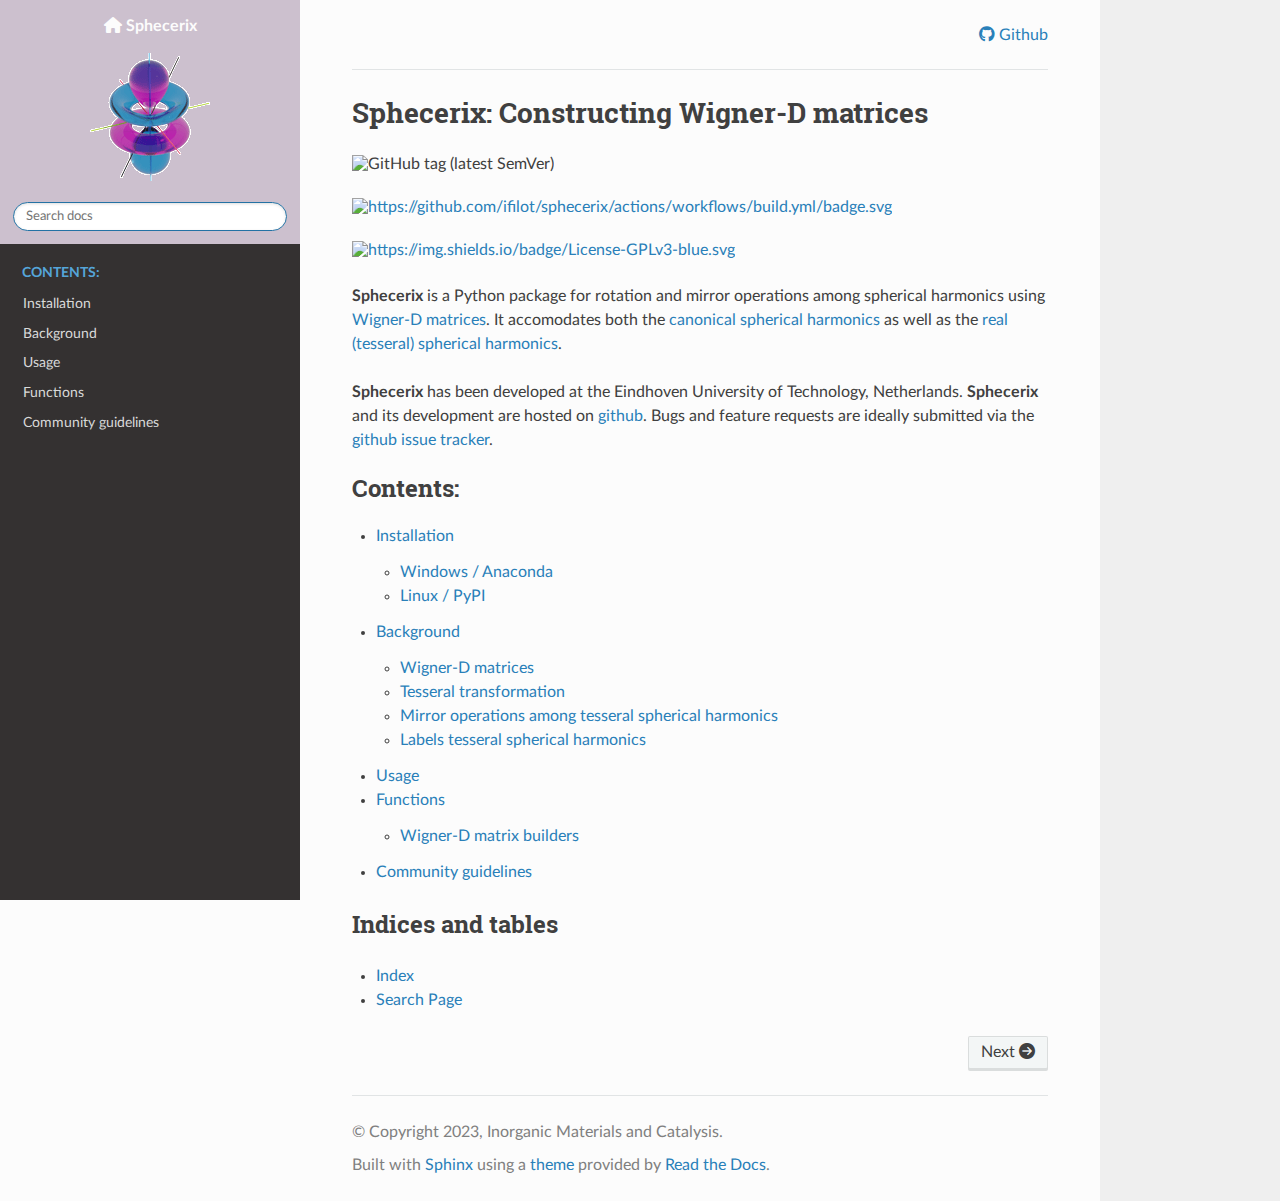
==== index.html @ 600dcadb "deploy: 5b804f7dcf1f5747849164ed6cbd471cdb2521e9" ====
<!DOCTYPE html>
<html class="writer-html5" lang="en" data-content_root="./">
<head>
  <meta charset="utf-8" /><meta name="viewport" content="width=device-width, initial-scale=1" />

  <meta name="viewport" content="width=device-width, initial-scale=1.0" />
  <title>Sphecerix: Constructing Wigner-D matrices &mdash; Sphecerix  documentation</title>
      <link rel="stylesheet" type="text/css" href="_static/pygments.css?v=b86133f3" />
      <link rel="stylesheet" type="text/css" href="_static/css/theme.css?v=e59714d7" />
      <link rel="stylesheet" type="text/css" href="_static/css/custom.css?v=986af424" />
      <link rel="stylesheet" type="text/css" href="https://cdnjs.cloudflare.com/ajax/libs/font-awesome/6.1.1/css/all.min.css" />

  
    <link rel="shortcut icon" href="_static/favicon.ico"/>
      <script src="_static/jquery.js?v=5d32c60e"></script>
      <script src="_static/_sphinx_javascript_frameworks_compat.js?v=2cd50e6c"></script>
      <script src="_static/documentation_options.js?v=5929fcd5"></script>
      <script src="_static/doctools.js?v=9bcbadda"></script>
      <script src="_static/sphinx_highlight.js?v=dc90522c"></script>
      <script async="async" src="https://cdn.jsdelivr.net/npm/mathjax@3/es5/tex-mml-chtml.js"></script>
    <script src="_static/js/theme.js"></script>
    <link rel="index" title="Index" href="genindex.html" />
    <link rel="search" title="Search" href="search.html" />
    <link rel="next" title="Installation" href="installation.html" /> 
</head>

<body class="wy-body-for-nav"> 
  <div class="wy-grid-for-nav">
    <nav data-toggle="wy-nav-shift" class="wy-nav-side">
      <div class="wy-side-scroll">
        <div class="wy-side-nav-search" >

          
          
          <a href="#" class="icon icon-home">
            Sphecerix
              <img src="_static/sphecerix_logo_128.png" class="logo" alt="Logo"/>
          </a>
<div role="search">
  <form id="rtd-search-form" class="wy-form" action="search.html" method="get">
    <input type="text" name="q" placeholder="Search docs" aria-label="Search docs" />
    <input type="hidden" name="check_keywords" value="yes" />
    <input type="hidden" name="area" value="default" />
  </form>
</div>
        </div><div class="wy-menu wy-menu-vertical" data-spy="affix" role="navigation" aria-label="Navigation menu">
              <p class="caption" role="heading"><span class="caption-text">Contents:</span></p>
<ul>
<li class="toctree-l1"><a class="reference internal" href="installation.html">Installation</a></li>
<li class="toctree-l1"><a class="reference internal" href="background.html">Background</a></li>
<li class="toctree-l1"><a class="reference internal" href="usage.html">Usage</a></li>
<li class="toctree-l1"><a class="reference internal" href="functions.html">Functions</a></li>
<li class="toctree-l1"><a class="reference internal" href="community_guidelines.html">Community guidelines</a></li>
</ul>

        </div>
      </div>
    </nav>

    <section data-toggle="wy-nav-shift" class="wy-nav-content-wrap"><nav class="wy-nav-top" aria-label="Mobile navigation menu" >
          <i data-toggle="wy-nav-top" class="fa fa-bars"></i>
          <a href="#">Sphecerix</a>
      </nav>

      <div class="wy-nav-content">
        <div class="rst-content">
          <div style="text-align: right;">
<a href="https://github.com/ifilot/sphecerix" target="_blank"><i class="fa-brands fa-github"></i> Github</a>
</div>
<hr>
          <div role="main" class="document" itemscope="itemscope" itemtype="http://schema.org/Article">
           <div itemprop="articleBody">
             
  <section id="sphecerix-constructing-wigner-d-matrices">
<h1>Sphecerix: Constructing Wigner-D matrices<a class="headerlink" href="#sphecerix-constructing-wigner-d-matrices" title="Link to this heading"></a></h1>
<img alt="GitHub tag (latest SemVer)" src="https://img.shields.io/github/v/tag/ifilot/sphecerix?label=version" />
<a class="reference external image-reference" href="https://github.com/ifilot/sphecerix/actions/workflows/build.yml"><img alt="https://github.com/ifilot/sphecerix/actions/workflows/build.yml/badge.svg" src="https://github.com/ifilot/sphecerix/actions/workflows/build.yml/badge.svg" />
</a>
<a class="reference external image-reference" href="https://www.gnu.org/licenses/gpl-3.0"><img alt="https://img.shields.io/badge/License-GPLv3-blue.svg" src="https://img.shields.io/badge/License-GPLv3-blue.svg" />
</a>
<p><strong class="program">Sphecerix</strong> is a Python package for rotation and mirror operations among
spherical harmonics using <a class="reference external" href="https://en.wikipedia.org/wiki/Wigner_D-matrix">Wigner-D matrices</a>.
It accomodates both the <a class="reference external" href="https://mathworld.wolfram.com/SphericalHarmonic.html">canonical spherical harmonics</a>
as well as the <a class="reference external" href="https://mathworld.wolfram.com/TesseralHarmonic.html">real (tesseral) spherical harmonics</a>.</p>
<p><strong class="program">Sphecerix</strong> has been developed at the Eindhoven University of Technology,
Netherlands. <strong class="program">Sphecerix</strong> and its development are hosted on <a class="reference external" href="https://github.com/ifilot/sphecerix">github</a>.  Bugs and feature
requests are ideally submitted via the <a class="reference external" href="https://github.com/ifilot/sphecerix/issues">github issue tracker</a>.</p>
<div class="toctree-wrapper compound">
<p class="caption" role="heading"><span class="caption-text">Contents:</span></p>
<ul>
<li class="toctree-l1"><a class="reference internal" href="installation.html">Installation</a><ul>
<li class="toctree-l2"><a class="reference internal" href="installation.html#windows-anaconda">Windows / Anaconda</a></li>
<li class="toctree-l2"><a class="reference internal" href="installation.html#linux-pypi">Linux / PyPI</a></li>
</ul>
</li>
<li class="toctree-l1"><a class="reference internal" href="background.html">Background</a><ul>
<li class="toctree-l2"><a class="reference internal" href="background.html#wigner-d-matrices">Wigner-D matrices</a></li>
<li class="toctree-l2"><a class="reference internal" href="background.html#tesseral-transformation">Tesseral transformation</a></li>
<li class="toctree-l2"><a class="reference internal" href="background.html#mirror-operations-among-tesseral-spherical-harmonics">Mirror operations among tesseral spherical harmonics</a></li>
<li class="toctree-l2"><a class="reference internal" href="background.html#labels-tesseral-spherical-harmonics">Labels tesseral spherical harmonics</a></li>
</ul>
</li>
<li class="toctree-l1"><a class="reference internal" href="usage.html">Usage</a></li>
<li class="toctree-l1"><a class="reference internal" href="functions.html">Functions</a><ul>
<li class="toctree-l2"><a class="reference internal" href="wignerd.html">Wigner-D matrix builders</a></li>
</ul>
</li>
<li class="toctree-l1"><a class="reference internal" href="community_guidelines.html">Community guidelines</a></li>
</ul>
</div>
<section id="indices-and-tables">
<h2>Indices and tables<a class="headerlink" href="#indices-and-tables" title="Link to this heading"></a></h2>
<ul class="simple">
<li><p><a class="reference internal" href="genindex.html"><span class="std std-ref">Index</span></a></p></li>
<li><p><a class="reference internal" href="search.html"><span class="std std-ref">Search Page</span></a></p></li>
</ul>
</section>
</section>


           </div>
          </div>
          <footer><div class="rst-footer-buttons" role="navigation" aria-label="Footer">
        <a href="installation.html" class="btn btn-neutral float-right" title="Installation" accesskey="n" rel="next">Next <span class="fa fa-arrow-circle-right" aria-hidden="true"></span></a>
    </div>

  <hr/>

  <div role="contentinfo">
    <p>&#169; Copyright 2023, Inorganic Materials and Catalysis.</p>
  </div>

  Built with <a href="https://www.sphinx-doc.org/">Sphinx</a> using a
    <a href="https://github.com/readthedocs/sphinx_rtd_theme">theme</a>
    provided by <a href="https://readthedocs.org">Read the Docs</a>.
   

</footer>
        </div>
      </div>
    </section>
  </div>
  <script>
      jQuery(function () {
          SphinxRtdTheme.Navigation.enable(true);
      });
  </script> 

</body>
</html>
---- _static/pygments.css ----
pre { line-height: 125%; }
td.linenos .normal { color: inherit; background-color: transparent; padding-left: 5px; padding-right: 5px; }
span.linenos { color: inherit; background-color: transparent; padding-left: 5px; padding-right: 5px; }
td.linenos .special { color: #000000; background-color: #ffffc0; padding-left: 5px; padding-right: 5px; }
span.linenos.special { color: #000000; background-color: #ffffc0; padding-left: 5px; padding-right: 5px; }
.highlight .hll { background-color: #ffffcc }
.highlight { background: #f8f8f8; }
.highlight .c { color: #3D7B7B; font-style: italic } /* Comment */
.highlight .err { border: 1px solid #F00 } /* Error */
.highlight .k { color: #008000; font-weight: bold } /* Keyword */
.highlight .o { color: #666 } /* Operator */
.highlight .ch { color: #3D7B7B; font-style: italic } /* Comment.Hashbang */
.highlight .cm { color: #3D7B7B; font-style: italic } /* Comment.Multiline */
.highlight .cp { color: #9C6500 } /* Comment.Preproc */
.highlight .cpf { color: #3D7B7B; font-style: italic } /* Comment.PreprocFile */
.highlight .c1 { color: #3D7B7B; font-style: italic } /* Comment.Single */
.highlight .cs { color: #3D7B7B; font-style: italic } /* Comment.Special */
.highlight .gd { color: #A00000 } /* Generic.Deleted */
.highlight .ge { font-style: italic } /* Generic.Emph */
.highlight .ges { font-weight: bold; font-style: italic } /* Generic.EmphStrong */
.highlight .gr { color: #E40000 } /* Generic.Error */
.highlight .gh { color: #000080; font-weight: bold } /* Generic.Heading */
.highlight .gi { color: #008400 } /* Generic.Inserted */
.highlight .go { color: #717171 } /* Generic.Output */
.highlight .gp { color: #000080; font-weight: bold } /* Generic.Prompt */
.highlight .gs { font-weight: bold } /* Generic.Strong */
.highlight .gu { color: #800080; font-weight: bold } /* Generic.Subheading */
.highlight .gt { color: #04D } /* Generic.Traceback */
.highlight .kc { color: #008000; font-weight: bold } /* Keyword.Constant */
.highlight .kd { color: #008000; font-weight: bold } /* Keyword.Declaration */
.highlight .kn { color: #008000; font-weight: bold } /* Keyword.Namespace */
.highlight .kp { color: #008000 } /* Keyword.Pseudo */
.highlight .kr { color: #008000; font-weight: bold } /* Keyword.Reserved */
.highlight .kt { color: #B00040 } /* Keyword.Type */
.highlight .m { color: #666 } /* Literal.Number */
.highlight .s { color: #BA2121 } /* Literal.String */
.highlight .na { color: #687822 } /* Name.Attribute */
.highlight .nb { color: #008000 } /* Name.Builtin */
.highlight .nc { color: #00F; font-weight: bold } /* Name.Class */
.highlight .no { color: #800 } /* Name.Constant */
.highlight .nd { color: #A2F } /* Name.Decorator */
.highlight .ni { color: #717171; font-weight: bold } /* Name.Entity */
.highlight .ne { color: #CB3F38; font-weight: bold } /* Name.Exception */
.highlight .nf { color: #00F } /* Name.Function */
.highlight .nl { color: #767600 } /* Name.Label */
.highlight .nn { color: #00F; font-weight: bold } /* Name.Namespace */
.highlight .nt { color: #008000; font-weight: bold } /* Name.Tag */
.highlight .nv { color: #19177C } /* Name.Variable */
.highlight .ow { color: #A2F; font-weight: bold } /* Operator.Word */
.highlight .w { color: #BBB } /* Text.Whitespace */
.highlight .mb { color: #666 } /* Literal.Number.Bin */
.highlight .mf { color: #666 } /* Literal.Number.Float */
.highlight .mh { color: #666 } /* Literal.Number.Hex */
.highlight .mi { color: #666 } /* Literal.Number.Integer */
.highlight .mo { color: #666 } /* Literal.Number.Oct */
.highlight .sa { color: #BA2121 } /* Literal.String.Affix */
.highlight .sb { color: #BA2121 } /* Literal.String.Backtick */
.highlight .sc { color: #BA2121 } /* Literal.String.Char */
.highlight .dl { color: #BA2121 } /* Literal.String.Delimiter */
.highlight .sd { color: #BA2121; font-style: italic } /* Literal.String.Doc */
.highlight .s2 { color: #BA2121 } /* Literal.String.Double */
.highlight .se { color: #AA5D1F; font-weight: bold } /* Literal.String.Escape */
.highlight .sh { color: #BA2121 } /* Literal.String.Heredoc */
.highlight .si { color: #A45A77; font-weight: bold } /* Literal.String.Interpol */
.highlight .sx { color: #008000 } /* Literal.String.Other */
.highlight .sr { color: #A45A77 } /* Literal.String.Regex */
.highlight .s1 { color: #BA2121 } /* Literal.String.Single */
.highlight .ss { color: #19177C } /* Literal.String.Symbol */
.highlight .bp { color: #008000 } /* Name.Builtin.Pseudo */
.highlight .fm { color: #00F } /* Name.Function.Magic */
.highlight .vc { color: #19177C } /* Name.Variable.Class */
.highlight .vg { color: #19177C } /* Name.Variable.Global */
.highlight .vi { color: #19177C } /* Name.Variable.Instance */
.highlight .vm { color: #19177C } /* Name.Variable.Magic */
.highlight .il { color: #666 } /* Literal.Number.Integer.Long */
---- _static/css/theme.css ----
html{box-sizing:border-box}*,:after,:before{box-sizing:inherit}article,aside,details,figcaption,figure,footer,header,hgroup,nav,section{display:block}audio,canvas,video{display:inline-block;*display:inline;*zoom:1}[hidden],audio:not([controls]){display:none}*{-webkit-box-sizing:border-box;-moz-box-sizing:border-box;box-sizing:border-box}html{font-size:100%;-webkit-text-size-adjust:100%;-ms-text-size-adjust:100%}body{margin:0}a:active,a:hover{outline:0}abbr[title]{border-bottom:1px dotted}b,strong{font-weight:700}blockquote{margin:0}dfn{font-style:italic}ins{background:#ff9;text-decoration:none}ins,mark{color:#000}mark{background:#ff0;font-style:italic;font-weight:700}.rst-content code,.rst-content tt,code,kbd,pre,samp{font-family:monospace,serif;_font-family:courier new,monospace;font-size:1em}pre{white-space:pre}q{quotes:none}q:after,q:before{content:"";content:none}small{font-size:85%}sub,sup{font-size:75%;line-height:0;position:relative;vertical-align:baseline}sup{top:-.5em}sub{bottom:-.25em}dl,ol,ul{margin:0;padding:0;list-style:none;list-style-image:none}li{list-style:none}dd{margin:0}img{border:0;-ms-interpolation-mode:bicubic;vertical-align:middle;max-width:100%}svg:not(:root){overflow:hidden}figure,form{margin:0}label{cursor:pointer}button,input,select,textarea{font-size:100%;margin:0;vertical-align:baseline;*vertical-align:middle}button,input{line-height:normal}button,input[type=button],input[type=reset],input[type=submit]{cursor:pointer;-webkit-appearance:button;*overflow:visible}button[disabled],input[disabled]{cursor:default}input[type=search]{-webkit-appearance:textfield;-moz-box-sizing:content-box;-webkit-box-sizing:content-box;box-sizing:content-box}textarea{resize:vertical}table{border-collapse:collapse;border-spacing:0}td{vertical-align:top}.chromeframe{margin:.2em 0;background:#ccc;color:#000;padding:.2em 0}.ir{display:block;border:0;text-indent:-999em;overflow:hidden;background-color:transparent;background-repeat:no-repeat;text-align:left;direction:ltr;*line-height:0}.ir br{display:none}.hidden{display:none!important;visibility:hidden}.visuallyhidden{border:0;clip:rect(0 0 0 0);height:1px;margin:-1px;overflow:hidden;padding:0;position:absolute;width:1px}.visuallyhidden.focusable:active,.visuallyhidden.focusable:focus{clip:auto;height:auto;margin:0;overflow:visible;position:static;width:auto}.invisible{visibility:hidden}.relative{position:relative}big,small{font-size:100%}@media print{body,html,section{background:none!important}*{box-shadow:none!important;text-shadow:none!important;filter:none!important;-ms-filter:none!important}a,a:visited{text-decoration:underline}.ir a:after,a[href^="#"]:after,a[href^="javascript:"]:after{content:""}blockquote,pre{page-break-inside:avoid}thead{display:table-header-group}img,tr{page-break-inside:avoid}img{max-width:100%!important}@page{margin:.5cm}.rst-content .toctree-wrapper>p.caption,h2,h3,p{orphans:3;widows:3}.rst-content .toctree-wrapper>p.caption,h2,h3{page-break-after:avoid}}.btn,.fa:before,.icon:before,.rst-content .admonition,.rst-content .admonition-title:before,.rst-content .admonition-todo,.rst-content .attention,.rst-content .caution,.rst-content .code-block-caption .headerlink:before,.rst-content .danger,.rst-content .eqno .headerlink:before,.rst-content .error,.rst-content .hint,.rst-content .important,.rst-content .note,.rst-content .seealso,.rst-content .tip,.rst-content .warning,.rst-content code.download span:first-child:before,.rst-content dl dt .headerlink:before,.rst-content h1 .headerlink:before,.rst-content h2 .headerlink:before,.rst-content h3 .headerlink:before,.rst-content h4 .headerlink:before,.rst-content h5 .headerlink:before,.rst-content h6 .headerlink:before,.rst-content p.caption .headerlink:before,.rst-content p .headerlink:before,.rst-content table>caption .headerlink:before,.rst-content tt.download span:first-child:before,.wy-alert,.wy-dropdown .caret:before,.wy-inline-validate.wy-inline-validate-danger .wy-input-context:before,.wy-inline-validate.wy-inline-validate-info .wy-input-context:before,.wy-inline-validate.wy-inline-validate-success .wy-input-context:before,.wy-inline-validate.wy-inline-validate-warning .wy-input-context:before,.wy-menu-vertical li.current>a button.toctree-expand:before,.wy-menu-vertical li.on a button.toctree-expand:before,.wy-menu-vertical li button.toctree-expand:before,input[type=color],input[type=date],input[type=datetime-local],input[type=datetime],input[type=email],input[type=month],input[type=number],input[type=password],input[type=search],input[type=tel],input[type=text],input[type=time],input[type=url],input[type=week],select,textarea{-webkit-font-smoothing:antialiased}.clearfix{*zoom:1}.clearfix:after,.clearfix:before{display:table;content:""}.clearfix:after{clear:both}/*!
 *  Font Awesome 4.7.0 by @davegandy - http://fontawesome.io - @fontawesome
 *  License - http://fontawesome.io/license (Font: SIL OFL 1.1, CSS: MIT License)
 */@font-face{font-family:FontAwesome;src:url(fonts/fontawesome-webfont.eot?674f50d287a8c48dc19ba404d20fe713);src:url(fonts/fontawesome-webfont.eot?674f50d287a8c48dc19ba404d20fe713?#iefix&v=4.7.0) format("embedded-opentype"),url(fonts/fontawesome-webfont.woff2?af7ae505a9eed503f8b8e6982036873e) format("woff2"),url(fonts/fontawesome-webfont.woff?fee66e712a8a08eef5805a46892932ad) format("woff"),url(fonts/fontawesome-webfont.ttf?b06871f281fee6b241d60582ae9369b9) format("truetype"),url(fonts/fontawesome-webfont.svg?912ec66d7572ff821749319396470bde#fontawesomeregular) format("svg");font-weight:400;font-style:normal}.fa,.icon,.rst-content .admonition-title,.rst-content .code-block-caption .headerlink,.rst-content .eqno .headerlink,.rst-content code.download span:first-child,.rst-content dl dt .headerlink,.rst-content h1 .headerlink,.rst-content h2 .headerlink,.rst-content h3 .headerlink,.rst-content h4 .headerlink,.rst-content h5 .headerlink,.rst-content h6 .headerlink,.rst-content p.caption .headerlink,.rst-content p .headerlink,.rst-content table>caption .headerlink,.rst-content tt.download span:first-child,.wy-menu-vertical li.current>a button.toctree-expand,.wy-menu-vertical li.on a button.toctree-expand,.wy-menu-vertical li button.toctree-expand{display:inline-block;font:normal normal normal 14px/1 FontAwesome;font-size:inherit;text-rendering:auto;-webkit-font-smoothing:antialiased;-moz-osx-font-smoothing:grayscale}.fa-lg{font-size:1.33333em;line-height:.75em;vertical-align:-15%}.fa-2x{font-size:2em}.fa-3x{font-size:3em}.fa-4x{font-size:4em}.fa-5x{font-size:5em}.fa-fw{width:1.28571em;text-align:center}.fa-ul{padding-left:0;margin-left:2.14286em;list-style-type:none}.fa-ul>li{position:relative}.fa-li{position:absolute;left:-2.14286em;width:2.14286em;top:.14286em;text-align:center}.fa-li.fa-lg{left:-1.85714em}.fa-border{padding:.2em .25em .15em;border:.08em solid #eee;border-radius:.1em}.fa-pull-left{float:left}.fa-pull-right{float:right}.fa-pull-left.icon,.fa.fa-pull-left,.rst-content .code-block-caption .fa-pull-left.headerlink,.rst-content .eqno .fa-pull-left.headerlink,.rst-content .fa-pull-left.admonition-title,.rst-content code.download span.fa-pull-left:first-child,.rst-content dl dt .fa-pull-left.headerlink,.rst-content h1 .fa-pull-left.headerlink,.rst-content h2 .fa-pull-left.headerlink,.rst-content h3 .fa-pull-left.headerlink,.rst-content h4 .fa-pull-left.headerlink,.rst-content h5 .fa-pull-left.headerlink,.rst-content h6 .fa-pull-left.headerlink,.rst-content p .fa-pull-left.headerlink,.rst-content table>caption .fa-pull-left.headerlink,.rst-content tt.download span.fa-pull-left:first-child,.wy-menu-vertical li.current>a button.fa-pull-left.toctree-expand,.wy-menu-vertical li.on a button.fa-pull-left.toctree-expand,.wy-menu-vertical li button.fa-pull-left.toctree-expand{margin-right:.3em}.fa-pull-right.icon,.fa.fa-pull-right,.rst-content .code-block-caption .fa-pull-right.headerlink,.rst-content .eqno .fa-pull-right.headerlink,.rst-content .fa-pull-right.admonition-title,.rst-content code.download span.fa-pull-right:first-child,.rst-content dl dt .fa-pull-right.headerlink,.rst-content h1 .fa-pull-right.headerlink,.rst-content h2 .fa-pull-right.headerlink,.rst-content h3 .fa-pull-right.headerlink,.rst-content h4 .fa-pull-right.headerlink,.rst-content h5 .fa-pull-right.headerlink,.rst-content h6 .fa-pull-right.headerlink,.rst-content p .fa-pull-right.headerlink,.rst-content table>caption .fa-pull-right.headerlink,.rst-content tt.download span.fa-pull-right:first-child,.wy-menu-vertical li.current>a button.fa-pull-right.toctree-expand,.wy-menu-vertical li.on a button.fa-pull-right.toctree-expand,.wy-menu-vertical li button.fa-pull-right.toctree-expand{margin-left:.3em}.pull-right{float:right}.pull-left{float:left}.fa.pull-left,.pull-left.icon,.rst-content .code-block-caption .pull-left.headerlink,.rst-content .eqno .pull-left.headerlink,.rst-content .pull-left.admonition-title,.rst-content code.download span.pull-left:first-child,.rst-content dl dt .pull-left.headerlink,.rst-content h1 .pull-left.headerlink,.rst-content h2 .pull-left.headerlink,.rst-content h3 .pull-left.headerlink,.rst-content h4 .pull-left.headerlink,.rst-content h5 .pull-left.headerlink,.rst-content h6 .pull-left.headerlink,.rst-content p .pull-left.headerlink,.rst-content table>caption .pull-left.headerlink,.rst-content tt.download span.pull-left:first-child,.wy-menu-vertical li.current>a button.pull-left.toctree-expand,.wy-menu-vertical li.on a button.pull-left.toctree-expand,.wy-menu-vertical li button.pull-left.toctree-expand{margin-right:.3em}.fa.pull-right,.pull-right.icon,.rst-content .code-block-caption .pull-right.headerlink,.rst-content .eqno .pull-right.headerlink,.rst-content .pull-right.admonition-title,.rst-content code.download span.pull-right:first-child,.rst-content dl dt .pull-right.headerlink,.rst-content h1 .pull-right.headerlink,.rst-content h2 .pull-right.headerlink,.rst-content h3 .pull-right.headerlink,.rst-content h4 .pull-right.headerlink,.rst-content h5 .pull-right.headerlink,.rst-content h6 .pull-right.headerlink,.rst-content p .pull-right.headerlink,.rst-content table>caption .pull-right.headerlink,.rst-content tt.download span.pull-right:first-child,.wy-menu-vertical li.current>a button.pull-right.toctree-expand,.wy-menu-vertical li.on a button.pull-right.toctree-expand,.wy-menu-vertical li button.pull-right.toctree-expand{margin-left:.3em}.fa-spin{-webkit-animation:fa-spin 2s linear infinite;animation:fa-spin 2s linear infinite}.fa-pulse{-webkit-animation:fa-spin 1s steps(8) infinite;animation:fa-spin 1s steps(8) infinite}@-webkit-keyframes fa-spin{0%{-webkit-transform:rotate(0deg);transform:rotate(0deg)}to{-webkit-transform:rotate(359deg);transform:rotate(359deg)}}@keyframes fa-spin{0%{-webkit-transform:rotate(0deg);transform:rotate(0deg)}to{-webkit-transform:rotate(359deg);transform:rotate(359deg)}}.fa-rotate-90{-ms-filter:"progid:DXImageTransform.Microsoft.BasicImage(rotation=1)";-webkit-transform:rotate(90deg);-ms-transform:rotate(90deg);transform:rotate(90deg)}.fa-rotate-180{-ms-filter:"progid:DXImageTransform.Microsoft.BasicImage(rotation=2)";-webkit-transform:rotate(180deg);-ms-transform:rotate(180deg);transform:rotate(180deg)}.fa-rotate-270{-ms-filter:"progid:DXImageTransform.Microsoft.BasicImage(rotation=3)";-webkit-transform:rotate(270deg);-ms-transform:rotate(270deg);transform:rotate(270deg)}.fa-flip-horizontal{-ms-filter:"progid:DXImageTransform.Microsoft.BasicImage(rotation=0, mirror=1)";-webkit-transform:scaleX(-1);-ms-transform:scaleX(-1);transform:scaleX(-1)}.fa-flip-vertical{-ms-filter:"progid:DXImageTransform.Microsoft.BasicImage(rotation=2, mirror=1)";-webkit-transform:scaleY(-1);-ms-transform:scaleY(-1);transform:scaleY(-1)}:root .fa-flip-horizontal,:root .fa-flip-vertical,:root .fa-rotate-90,:root .fa-rotate-180,:root .fa-rotate-270{filter:none}.fa-stack{position:relative;display:inline-block;width:2em;height:2em;line-height:2em;vertical-align:middle}.fa-stack-1x,.fa-stack-2x{position:absolute;left:0;width:100%;text-align:center}.fa-stack-1x{line-height:inherit}.fa-stack-2x{font-size:2em}.fa-inverse{color:#fff}.fa-glass:before{content:""}.fa-music:before{content:""}.fa-search:before,.icon-search:before{content:""}.fa-envelope-o:before{content:""}.fa-heart:before{content:""}.fa-star:before{content:""}.fa-star-o:before{content:""}.fa-user:before{content:""}.fa-film:before{content:""}.fa-th-large:before{content:""}.fa-th:before{content:""}.fa-th-list:before{content:""}.fa-check:before{content:""}.fa-close:before,.fa-remove:before,.fa-times:before{content:""}.fa-search-plus:before{content:""}.fa-search-minus:before{content:""}.fa-power-off:before{content:""}.fa-signal:before{content:""}.fa-cog:before,.fa-gear:before{content:""}.fa-trash-o:before{content:""}.fa-home:before,.icon-home:before{content:""}.fa-file-o:before{content:""}.fa-clock-o:before{content:""}.fa-road:before{content:""}.fa-download:before,.rst-content code.download span:first-child:before,.rst-content tt.download span:first-child:before{content:""}.fa-arrow-circle-o-down:before{content:""}.fa-arrow-circle-o-up:before{content:""}.fa-inbox:before{content:""}.fa-play-circle-o:before{content:""}.fa-repeat:before,.fa-rotate-right:before{content:""}.fa-refresh:before{content:""}.fa-list-alt:before{content:""}.fa-lock:before{content:""}.fa-flag:before{content:""}.fa-headphones:before{content:""}.fa-volume-off:before{content:""}.fa-volume-down:before{content:""}.fa-volume-up:before{content:""}.fa-qrcode:before{content:""}.fa-barcode:before{content:""}.fa-tag:before{content:""}.fa-tags:before{content:""}.fa-book:before,.icon-book:before{content:""}.fa-bookmark:before{content:""}.fa-print:before{content:""}.fa-camera:before{content:""}.fa-font:before{content:""}.fa-bold:before{content:""}.fa-italic:before{content:""}.fa-text-height:before{content:""}.fa-text-width:before{content:""}.fa-align-left:before{content:""}.fa-align-center:before{content:""}.fa-align-right:before{content:""}.fa-align-justify:before{content:""}.fa-list:before{content:""}.fa-dedent:before,.fa-outdent:before{content:""}.fa-indent:before{content:""}.fa-video-camera:before{content:""}.fa-image:before,.fa-photo:before,.fa-picture-o:before{content:""}.fa-pencil:before{content:""}.fa-map-marker:before{content:""}.fa-adjust:before{content:""}.fa-tint:before{content:""}.fa-edit:before,.fa-pencil-square-o:before{content:""}.fa-share-square-o:before{content:""}.fa-check-square-o:before{content:""}.fa-arrows:before{content:""}.fa-step-backward:before{content:""}.fa-fast-backward:before{content:""}.fa-backward:before{content:""}.fa-play:before{content:""}.fa-pause:before{content:""}.fa-stop:before{content:""}.fa-forward:before{content:""}.fa-fast-forward:before{content:""}.fa-step-forward:before{content:""}.fa-eject:before{content:""}.fa-chevron-left:before{content:""}.fa-chevron-right:before{content:""}.fa-plus-circle:before{content:""}.fa-minus-circle:before{content:""}.fa-times-circle:before,.wy-inline-validate.wy-inline-validate-danger .wy-input-context:before{content:""}.fa-check-circle:before,.wy-inline-validate.wy-inline-validate-success .wy-input-context:before{content:""}.fa-question-circle:before{content:""}.fa-info-circle:before{content:""}.fa-crosshairs:before{content:""}.fa-times-circle-o:before{content:""}.fa-check-circle-o:before{content:""}.fa-ban:before{content:""}.fa-arrow-left:before{content:""}.fa-arrow-right:before{content:""}.fa-arrow-up:before{content:""}.fa-arrow-down:before{content:""}.fa-mail-forward:before,.fa-share:before{content:""}.fa-expand:before{content:""}.fa-compress:before{content:""}.fa-plus:before{content:""}.fa-minus:before{content:""}.fa-asterisk:before{content:""}.fa-exclamation-circle:before,.rst-content .admonition-title:before,.wy-inline-validate.wy-inline-validate-info .wy-input-context:before,.wy-inline-validate.wy-inline-validate-warning .wy-input-context:before{content:""}.fa-gift:before{content:""}.fa-leaf:before{content:""}.fa-fire:before,.icon-fire:before{content:""}.fa-eye:before{content:""}.fa-eye-slash:before{content:""}.fa-exclamation-triangle:before,.fa-warning:before{content:""}.fa-plane:before{content:""}.fa-calendar:before{content:""}.fa-random:before{content:""}.fa-comment:before{content:""}.fa-magnet:before{content:""}.fa-chevron-up:before{content:""}.fa-chevron-down:before{content:""}.fa-retweet:before{content:""}.fa-shopping-cart:before{content:""}.fa-folder:before{content:""}.fa-folder-open:before{content:""}.fa-arrows-v:before{content:""}.fa-arrows-h:before{content:""}.fa-bar-chart-o:before,.fa-bar-chart:before{content:""}.fa-twitter-square:before{content:""}.fa-facebook-square:before{content:""}.fa-camera-retro:before{content:""}.fa-key:before{content:""}.fa-cogs:before,.fa-gears:before{content:""}.fa-comments:before{content:""}.fa-thumbs-o-up:before{content:""}.fa-thumbs-o-down:before{content:""}.fa-star-half:before{content:""}.fa-heart-o:before{content:""}.fa-sign-out:before{content:""}.fa-linkedin-square:before{content:""}.fa-thumb-tack:before{content:""}.fa-external-link:before{content:""}.fa-sign-in:before{content:""}.fa-trophy:before{content:""}.fa-github-square:before{content:""}.fa-upload:before{content:""}.fa-lemon-o:before{content:""}.fa-phone:before{content:""}.fa-square-o:before{content:""}.fa-bookmark-o:before{content:""}.fa-phone-square:before{content:""}.fa-twitter:before{content:""}.fa-facebook-f:before,.fa-facebook:before{content:""}.fa-github:before,.icon-github:before{content:""}.fa-unlock:before{content:""}.fa-credit-card:before{content:""}.fa-feed:before,.fa-rss:before{content:""}.fa-hdd-o:before{content:""}.fa-bullhorn:before{content:""}.fa-bell:before{content:""}.fa-certificate:before{content:""}.fa-hand-o-right:before{content:""}.fa-hand-o-left:before{content:""}.fa-hand-o-up:before{content:""}.fa-hand-o-down:before{content:""}.fa-arrow-circle-left:before,.icon-circle-arrow-left:before{content:""}.fa-arrow-circle-right:before,.icon-circle-arrow-right:before{content:""}.fa-arrow-circle-up:before{content:""}.fa-arrow-circle-down:before{content:""}.fa-globe:before{content:""}.fa-wrench:before{content:""}.fa-tasks:before{content:""}.fa-filter:before{content:""}.fa-briefcase:before{content:""}.fa-arrows-alt:before{content:""}.fa-group:before,.fa-users:before{content:""}.fa-chain:before,.fa-link:before,.icon-link:before{content:""}.fa-cloud:before{content:""}.fa-flask:before{content:""}.fa-cut:before,.fa-scissors:before{content:""}.fa-copy:before,.fa-files-o:before{content:""}.fa-paperclip:before{content:""}.fa-floppy-o:before,.fa-save:before{content:""}.fa-square:before{content:""}.fa-bars:before,.fa-navicon:before,.fa-reorder:before{content:""}.fa-list-ul:before{content:""}.fa-list-ol:before{content:""}.fa-strikethrough:before{content:""}.fa-underline:before{content:""}.fa-table:before{content:""}.fa-magic:before{content:""}.fa-truck:before{content:""}.fa-pinterest:before{content:""}.fa-pinterest-square:before{content:""}.fa-google-plus-square:before{content:""}.fa-google-plus:before{content:""}.fa-money:before{content:""}.fa-caret-down:before,.icon-caret-down:before,.wy-dropdown .caret:before{content:""}.fa-caret-up:before{content:""}.fa-caret-left:before{content:""}.fa-caret-right:before{content:""}.fa-columns:before{content:""}.fa-sort:before,.fa-unsorted:before{content:""}.fa-sort-desc:before,.fa-sort-down:before{content:""}.fa-sort-asc:before,.fa-sort-up:before{content:""}.fa-envelope:before{content:""}.fa-linkedin:before{content:""}.fa-rotate-left:before,.fa-undo:before{content:""}.fa-gavel:before,.fa-legal:before{content:""}.fa-dashboard:before,.fa-tachometer:before{content:""}.fa-comment-o:before{content:""}.fa-comments-o:before{content:""}.fa-bolt:before,.fa-flash:before{content:""}.fa-sitemap:before{content:""}.fa-umbrella:before{content:""}.fa-clipboard:before,.fa-paste:before{content:""}.fa-lightbulb-o:before{content:""}.fa-exchange:before{content:""}.fa-cloud-download:before{content:""}.fa-cloud-upload:before{content:""}.fa-user-md:before{content:""}.fa-stethoscope:before{content:""}.fa-suitcase:before{content:""}.fa-bell-o:before{content:""}.fa-coffee:before{content:""}.fa-cutlery:before{content:""}.fa-file-text-o:before{content:""}.fa-building-o:before{content:""}.fa-hospital-o:before{content:""}.fa-ambulance:before{content:""}.fa-medkit:before{content:""}.fa-fighter-jet:before{content:""}.fa-beer:before{content:""}.fa-h-square:before{content:""}.fa-plus-square:before{content:""}.fa-angle-double-left:before{content:""}.fa-angle-double-right:before{content:""}.fa-angle-double-up:before{content:""}.fa-angle-double-down:before{content:""}.fa-angle-left:before{content:""}.fa-angle-right:before{content:""}.fa-angle-up:before{content:""}.fa-angle-down:before{content:""}.fa-desktop:before{content:""}.fa-laptop:before{content:""}.fa-tablet:before{content:""}.fa-mobile-phone:before,.fa-mobile:before{content:""}.fa-circle-o:before{content:""}.fa-quote-left:before{content:""}.fa-quote-right:before{content:""}.fa-spinner:before{content:""}.fa-circle:before{content:""}.fa-mail-reply:before,.fa-reply:before{content:""}.fa-github-alt:before{content:""}.fa-folder-o:before{content:""}.fa-folder-open-o:before{content:""}.fa-smile-o:before{content:""}.fa-frown-o:before{content:""}.fa-meh-o:before{content:""}.fa-gamepad:before{content:""}.fa-keyboard-o:before{content:""}.fa-flag-o:before{content:""}.fa-flag-checkered:before{content:""}.fa-terminal:before{content:""}.fa-code:before{content:""}.fa-mail-reply-all:before,.fa-reply-all:before{content:""}.fa-star-half-empty:before,.fa-star-half-full:before,.fa-star-half-o:before{content:""}.fa-location-arrow:before{content:""}.fa-crop:before{content:""}.fa-code-fork:before{content:""}.fa-chain-broken:before,.fa-unlink:before{content:""}.fa-question:before{content:""}.fa-info:before{content:""}.fa-exclamation:before{content:""}.fa-superscript:before{content:""}.fa-subscript:before{content:""}.fa-eraser:before{content:""}.fa-puzzle-piece:before{content:""}.fa-microphone:before{content:""}.fa-microphone-slash:before{content:""}.fa-shield:before{content:""}.fa-calendar-o:before{content:""}.fa-fire-extinguisher:before{content:""}.fa-rocket:before{content:""}.fa-maxcdn:before{content:""}.fa-chevron-circle-left:before{content:""}.fa-chevron-circle-right:before{content:""}.fa-chevron-circle-up:before{content:""}.fa-chevron-circle-down:before{content:""}.fa-html5:before{content:""}.fa-css3:before{content:""}.fa-anchor:before{content:""}.fa-unlock-alt:before{content:""}.fa-bullseye:before{content:""}.fa-ellipsis-h:before{content:""}.fa-ellipsis-v:before{content:""}.fa-rss-square:before{content:""}.fa-play-circle:before{content:""}.fa-ticket:before{content:""}.fa-minus-square:before{content:""}.fa-minus-square-o:before,.wy-menu-vertical li.current>a button.toctree-expand:before,.wy-menu-vertical li.on a button.toctree-expand:before{content:""}.fa-level-up:before{content:""}.fa-level-down:before{content:""}.fa-check-square:before{content:""}.fa-pencil-square:before{content:""}.fa-external-link-square:before{content:""}.fa-share-square:before{content:""}.fa-compass:before{content:""}.fa-caret-square-o-down:before,.fa-toggle-down:before{content:""}.fa-caret-square-o-up:before,.fa-toggle-up:before{content:""}.fa-caret-square-o-right:before,.fa-toggle-right:before{content:""}.fa-eur:before,.fa-euro:before{content:""}.fa-gbp:before{content:""}.fa-dollar:before,.fa-usd:before{content:""}.fa-inr:before,.fa-rupee:before{content:""}.fa-cny:before,.fa-jpy:before,.fa-rmb:before,.fa-yen:before{content:""}.fa-rouble:before,.fa-rub:before,.fa-ruble:before{content:""}.fa-krw:before,.fa-won:before{content:""}.fa-bitcoin:before,.fa-btc:before{content:""}.fa-file:before{content:""}.fa-file-text:before{content:""}.fa-sort-alpha-asc:before{content:""}.fa-sort-alpha-desc:before{content:""}.fa-sort-amount-asc:before{content:""}.fa-sort-amount-desc:before{content:""}.fa-sort-numeric-asc:before{content:""}.fa-sort-numeric-desc:before{content:""}.fa-thumbs-up:before{content:""}.fa-thumbs-down:before{content:""}.fa-youtube-square:before{content:""}.fa-youtube:before{content:""}.fa-xing:before{content:""}.fa-xing-square:before{content:""}.fa-youtube-play:before{content:""}.fa-dropbox:before{content:""}.fa-stack-overflow:before{content:""}.fa-instagram:before{content:""}.fa-flickr:before{content:""}.fa-adn:before{content:""}.fa-bitbucket:before,.icon-bitbucket:before{content:""}.fa-bitbucket-square:before{content:""}.fa-tumblr:before{content:""}.fa-tumblr-square:before{content:""}.fa-long-arrow-down:before{content:""}.fa-long-arrow-up:before{content:""}.fa-long-arrow-left:before{content:""}.fa-long-arrow-right:before{content:""}.fa-apple:before{content:""}.fa-windows:before{content:""}.fa-android:before{content:""}.fa-linux:before{content:""}.fa-dribbble:before{content:""}.fa-skype:before{content:""}.fa-foursquare:before{content:""}.fa-trello:before{content:""}.fa-female:before{content:""}.fa-male:before{content:""}.fa-gittip:before,.fa-gratipay:before{content:""}.fa-sun-o:before{content:""}.fa-moon-o:before{content:""}.fa-archive:before{content:""}.fa-bug:before{content:""}.fa-vk:before{content:""}.fa-weibo:before{content:""}.fa-renren:before{content:""}.fa-pagelines:before{content:""}.fa-stack-exchange:before{content:""}.fa-arrow-circle-o-right:before{content:""}.fa-arrow-circle-o-left:before{content:""}.fa-caret-square-o-left:before,.fa-toggle-left:before{content:""}.fa-dot-circle-o:before{content:""}.fa-wheelchair:before{content:""}.fa-vimeo-square:before{content:""}.fa-try:before,.fa-turkish-lira:before{content:""}.fa-plus-square-o:before,.wy-menu-vertical li button.toctree-expand:before{content:""}.fa-space-shuttle:before{content:""}.fa-slack:before{content:""}.fa-envelope-square:before{content:""}.fa-wordpress:before{content:""}.fa-openid:before{content:""}.fa-bank:before,.fa-institution:before,.fa-university:before{content:""}.fa-graduation-cap:before,.fa-mortar-board:before{content:""}.fa-yahoo:before{content:""}.fa-google:before{content:""}.fa-reddit:before{content:""}.fa-reddit-square:before{content:""}.fa-stumbleupon-circle:before{content:""}.fa-stumbleupon:before{content:""}.fa-delicious:before{content:""}.fa-digg:before{content:""}.fa-pied-piper-pp:before{content:""}.fa-pied-piper-alt:before{content:""}.fa-drupal:before{content:""}.fa-joomla:before{content:""}.fa-language:before{content:""}.fa-fax:before{content:""}.fa-building:before{content:""}.fa-child:before{content:""}.fa-paw:before{content:""}.fa-spoon:before{content:""}.fa-cube:before{content:""}.fa-cubes:before{content:""}.fa-behance:before{content:""}.fa-behance-square:before{content:""}.fa-steam:before{content:""}.fa-steam-square:before{content:""}.fa-recycle:before{content:""}.fa-automobile:before,.fa-car:before{content:""}.fa-cab:before,.fa-taxi:before{content:""}.fa-tree:before{content:""}.fa-spotify:before{content:""}.fa-deviantart:before{content:""}.fa-soundcloud:before{content:""}.fa-database:before{content:""}.fa-file-pdf-o:before{content:""}.fa-file-word-o:before{content:""}.fa-file-excel-o:before{content:""}.fa-file-powerpoint-o:before{content:""}.fa-file-image-o:before,.fa-file-photo-o:before,.fa-file-picture-o:before{content:""}.fa-file-archive-o:before,.fa-file-zip-o:before{content:""}.fa-file-audio-o:before,.fa-file-sound-o:before{content:""}.fa-file-movie-o:before,.fa-file-video-o:before{content:""}.fa-file-code-o:before{content:""}.fa-vine:before{content:""}.fa-codepen:before{content:""}.fa-jsfiddle:before{content:""}.fa-life-bouy:before,.fa-life-buoy:before,.fa-life-ring:before,.fa-life-saver:before,.fa-support:before{content:""}.fa-circle-o-notch:before{content:""}.fa-ra:before,.fa-rebel:before,.fa-resistance:before{content:""}.fa-empire:before,.fa-ge:before{content:""}.fa-git-square:before{content:""}.fa-git:before{content:""}.fa-hacker-news:before,.fa-y-combinator-square:before,.fa-yc-square:before{content:""}.fa-tencent-weibo:before{content:""}.fa-qq:before{content:""}.fa-wechat:before,.fa-weixin:before{content:""}.fa-paper-plane:before,.fa-send:before{content:""}.fa-paper-plane-o:before,.fa-send-o:before{content:""}.fa-history:before{content:""}.fa-circle-thin:before{content:""}.fa-header:before{content:""}.fa-paragraph:before{content:""}.fa-sliders:before{content:""}.fa-share-alt:before{content:""}.fa-share-alt-square:before{content:""}.fa-bomb:before{content:""}.fa-futbol-o:before,.fa-soccer-ball-o:before{content:""}.fa-tty:before{content:""}.fa-binoculars:before{content:""}.fa-plug:before{content:""}.fa-slideshare:before{content:""}.fa-twitch:before{content:""}.fa-yelp:before{content:""}.fa-newspaper-o:before{content:""}.fa-wifi:before{content:""}.fa-calculator:before{content:""}.fa-paypal:before{content:""}.fa-google-wallet:before{content:""}.fa-cc-visa:before{content:""}.fa-cc-mastercard:before{content:""}.fa-cc-discover:before{content:""}.fa-cc-amex:before{content:""}.fa-cc-paypal:before{content:""}.fa-cc-stripe:before{content:""}.fa-bell-slash:before{content:""}.fa-bell-slash-o:before{content:""}.fa-trash:before{content:""}.fa-copyright:before{content:""}.fa-at:before{content:""}.fa-eyedropper:before{content:""}.fa-paint-brush:before{content:""}.fa-birthday-cake:before{content:""}.fa-area-chart:before{content:""}.fa-pie-chart:before{content:""}.fa-line-chart:before{content:""}.fa-lastfm:before{content:""}.fa-lastfm-square:before{content:""}.fa-toggle-off:before{content:""}.fa-toggle-on:before{content:""}.fa-bicycle:before{content:""}.fa-bus:before{content:""}.fa-ioxhost:before{content:""}.fa-angellist:before{content:""}.fa-cc:before{content:""}.fa-ils:before,.fa-shekel:before,.fa-sheqel:before{content:""}.fa-meanpath:before{content:""}.fa-buysellads:before{content:""}.fa-connectdevelop:before{content:""}.fa-dashcube:before{content:""}.fa-forumbee:before{content:""}.fa-leanpub:before{content:""}.fa-sellsy:before{content:""}.fa-shirtsinbulk:before{content:""}.fa-simplybuilt:before{content:""}.fa-skyatlas:before{content:""}.fa-cart-plus:before{content:""}.fa-cart-arrow-down:before{content:""}.fa-diamond:before{content:""}.fa-ship:before{content:""}.fa-user-secret:before{content:""}.fa-motorcycle:before{content:""}.fa-street-view:before{content:""}.fa-heartbeat:before{content:""}.fa-venus:before{content:""}.fa-mars:before{content:""}.fa-mercury:before{content:""}.fa-intersex:before,.fa-transgender:before{content:""}.fa-transgender-alt:before{content:""}.fa-venus-double:before{content:""}.fa-mars-double:before{content:""}.fa-venus-mars:before{content:""}.fa-mars-stroke:before{content:""}.fa-mars-stroke-v:before{content:""}.fa-mars-stroke-h:before{content:""}.fa-neuter:before{content:""}.fa-genderless:before{content:""}.fa-facebook-official:before{content:""}.fa-pinterest-p:before{content:""}.fa-whatsapp:before{content:""}.fa-server:before{content:""}.fa-user-plus:before{content:""}.fa-user-times:before{content:""}.fa-bed:before,.fa-hotel:before{content:""}.fa-viacoin:before{content:""}.fa-train:before{content:""}.fa-subway:before{content:""}.fa-medium:before{content:""}.fa-y-combinator:before,.fa-yc:before{content:""}.fa-optin-monster:before{content:""}.fa-opencart:before{content:""}.fa-expeditedssl:before{content:""}.fa-battery-4:before,.fa-battery-full:before,.fa-battery:before{content:""}.fa-battery-3:before,.fa-battery-three-quarters:before{content:""}.fa-battery-2:before,.fa-battery-half:before{content:""}.fa-battery-1:before,.fa-battery-quarter:before{content:""}.fa-battery-0:before,.fa-battery-empty:before{content:""}.fa-mouse-pointer:before{content:""}.fa-i-cursor:before{content:""}.fa-object-group:before{content:""}.fa-object-ungroup:before{content:""}.fa-sticky-note:before{content:""}.fa-sticky-note-o:before{content:""}.fa-cc-jcb:before{content:""}.fa-cc-diners-club:before{content:""}.fa-clone:before{content:""}.fa-balance-scale:before{content:""}.fa-hourglass-o:before{content:""}.fa-hourglass-1:before,.fa-hourglass-start:before{content:""}.fa-hourglass-2:before,.fa-hourglass-half:before{content:""}.fa-hourglass-3:before,.fa-hourglass-end:before{content:""}.fa-hourglass:before{content:""}.fa-hand-grab-o:before,.fa-hand-rock-o:before{content:""}.fa-hand-paper-o:before,.fa-hand-stop-o:before{content:""}.fa-hand-scissors-o:before{content:""}.fa-hand-lizard-o:before{content:""}.fa-hand-spock-o:before{content:""}.fa-hand-pointer-o:before{content:""}.fa-hand-peace-o:before{content:""}.fa-trademark:before{content:""}.fa-registered:before{content:""}.fa-creative-commons:before{content:""}.fa-gg:before{content:""}.fa-gg-circle:before{content:""}.fa-tripadvisor:before{content:""}.fa-odnoklassniki:before{content:""}.fa-odnoklassniki-square:before{content:""}.fa-get-pocket:before{content:""}.fa-wikipedia-w:before{content:""}.fa-safari:before{content:""}.fa-chrome:before{content:""}.fa-firefox:before{content:""}.fa-opera:before{content:""}.fa-internet-explorer:before{content:""}.fa-television:before,.fa-tv:before{content:""}.fa-contao:before{content:""}.fa-500px:before{content:""}.fa-amazon:before{content:""}.fa-calendar-plus-o:before{content:""}.fa-calendar-minus-o:before{content:""}.fa-calendar-times-o:before{content:""}.fa-calendar-check-o:before{content:""}.fa-industry:before{content:""}.fa-map-pin:before{content:""}.fa-map-signs:before{content:""}.fa-map-o:before{content:""}.fa-map:before{content:""}.fa-commenting:before{content:""}.fa-commenting-o:before{content:""}.fa-houzz:before{content:""}.fa-vimeo:before{content:""}.fa-black-tie:before{content:""}.fa-fonticons:before{content:""}.fa-reddit-alien:before{content:""}.fa-edge:before{content:""}.fa-credit-card-alt:before{content:""}.fa-codiepie:before{content:""}.fa-modx:before{content:""}.fa-fort-awesome:before{content:""}.fa-usb:before{content:""}.fa-product-hunt:before{content:""}.fa-mixcloud:before{content:""}.fa-scribd:before{content:""}.fa-pause-circle:before{content:""}.fa-pause-circle-o:before{content:""}.fa-stop-circle:before{content:""}.fa-stop-circle-o:before{content:""}.fa-shopping-bag:before{content:""}.fa-shopping-basket:before{content:""}.fa-hashtag:before{content:""}.fa-bluetooth:before{content:""}.fa-bluetooth-b:before{content:""}.fa-percent:before{content:""}.fa-gitlab:before,.icon-gitlab:before{content:""}.fa-wpbeginner:before{content:""}.fa-wpforms:before{content:""}.fa-envira:before{content:""}.fa-universal-access:before{content:""}.fa-wheelchair-alt:before{content:""}.fa-question-circle-o:before{content:""}.fa-blind:before{content:""}.fa-audio-description:before{content:""}.fa-volume-control-phone:before{content:""}.fa-braille:before{content:""}.fa-assistive-listening-systems:before{content:""}.fa-american-sign-language-interpreting:before,.fa-asl-interpreting:before{content:""}.fa-deaf:before,.fa-deafness:before,.fa-hard-of-hearing:before{content:""}.fa-glide:before{content:""}.fa-glide-g:before{content:""}.fa-sign-language:before,.fa-signing:before{content:""}.fa-low-vision:before{content:""}.fa-viadeo:before{content:""}.fa-viadeo-square:before{content:""}.fa-snapchat:before{content:""}.fa-snapchat-ghost:before{content:""}.fa-snapchat-square:before{content:""}.fa-pied-piper:before{content:""}.fa-first-order:before{content:""}.fa-yoast:before{content:""}.fa-themeisle:before{content:""}.fa-google-plus-circle:before,.fa-google-plus-official:before{content:""}.fa-fa:before,.fa-font-awesome:before{content:""}.fa-handshake-o:before{content:""}.fa-envelope-open:before{content:""}.fa-envelope-open-o:before{content:""}.fa-linode:before{content:""}.fa-address-book:before{content:""}.fa-address-book-o:before{content:""}.fa-address-card:before,.fa-vcard:before{content:""}.fa-address-card-o:before,.fa-vcard-o:before{content:""}.fa-user-circle:before{content:""}.fa-user-circle-o:before{content:""}.fa-user-o:before{content:""}.fa-id-badge:before{content:""}.fa-drivers-license:before,.fa-id-card:before{content:""}.fa-drivers-license-o:before,.fa-id-card-o:before{content:""}.fa-quora:before{content:""}.fa-free-code-camp:before{content:""}.fa-telegram:before{content:""}.fa-thermometer-4:before,.fa-thermometer-full:before,.fa-thermometer:before{content:""}.fa-thermometer-3:before,.fa-thermometer-three-quarters:before{content:""}.fa-thermometer-2:before,.fa-thermometer-half:before{content:""}.fa-thermometer-1:before,.fa-thermometer-quarter:before{content:""}.fa-thermometer-0:before,.fa-thermometer-empty:before{content:""}.fa-shower:before{content:""}.fa-bath:before,.fa-bathtub:before,.fa-s15:before{content:""}.fa-podcast:before{content:""}.fa-window-maximize:before{content:""}.fa-window-minimize:before{content:""}.fa-window-restore:before{content:""}.fa-times-rectangle:before,.fa-window-close:before{content:""}.fa-times-rectangle-o:before,.fa-window-close-o:before{content:""}.fa-bandcamp:before{content:""}.fa-grav:before{content:""}.fa-etsy:before{content:""}.fa-imdb:before{content:""}.fa-ravelry:before{content:""}.fa-eercast:before{content:""}.fa-microchip:before{content:""}.fa-snowflake-o:before{content:""}.fa-superpowers:before{content:""}.fa-wpexplorer:before{content:""}.fa-meetup:before{content:""}.sr-only{position:absolute;width:1px;height:1px;padding:0;margin:-1px;overflow:hidden;clip:rect(0,0,0,0);border:0}.sr-only-focusable:active,.sr-only-focusable:focus{position:static;width:auto;height:auto;margin:0;overflow:visible;clip:auto}.fa,.icon,.rst-content .admonition-title,.rst-content .code-block-caption .headerlink,.rst-content .eqno .headerlink,.rst-content code.download span:first-child,.rst-content dl dt .headerlink,.rst-content h1 .headerlink,.rst-content h2 .headerlink,.rst-content h3 .headerlink,.rst-content h4 .headerlink,.rst-content h5 .headerlink,.rst-content h6 .headerlink,.rst-content p.caption .headerlink,.rst-content p .headerlink,.rst-content table>caption .headerlink,.rst-content tt.download span:first-child,.wy-dropdown .caret,.wy-inline-validate.wy-inline-validate-danger .wy-input-context,.wy-inline-validate.wy-inline-validate-info .wy-input-context,.wy-inline-validate.wy-inline-validate-success .wy-input-context,.wy-inline-validate.wy-inline-validate-warning .wy-input-context,.wy-menu-vertical li.current>a button.toctree-expand,.wy-menu-vertical li.on a button.toctree-expand,.wy-menu-vertical li button.toctree-expand{font-family:inherit}.fa:before,.icon:before,.rst-content .admonition-title:before,.rst-content .code-block-caption .headerlink:before,.rst-content .eqno .headerlink:before,.rst-content code.download span:first-child:before,.rst-content dl dt .headerlink:before,.rst-content h1 .headerlink:before,.rst-content h2 .headerlink:before,.rst-content h3 .headerlink:before,.rst-content h4 .headerlink:before,.rst-content h5 .headerlink:before,.rst-content h6 .headerlink:before,.rst-content p.caption .headerlink:before,.rst-content p .headerlink:before,.rst-content table>caption .headerlink:before,.rst-content tt.download span:first-child:before,.wy-dropdown .caret:before,.wy-inline-validate.wy-inline-validate-danger .wy-input-context:before,.wy-inline-validate.wy-inline-validate-info .wy-input-context:before,.wy-inline-validate.wy-inline-validate-success .wy-input-context:before,.wy-inline-validate.wy-inline-validate-warning .wy-input-context:before,.wy-menu-vertical li.current>a button.toctree-expand:before,.wy-menu-vertical li.on a button.toctree-expand:before,.wy-menu-vertical li button.toctree-expand:before{font-family:FontAwesome;display:inline-block;font-style:normal;font-weight:400;line-height:1;text-decoration:inherit}.rst-content .code-block-caption a .headerlink,.rst-content .eqno a .headerlink,.rst-content a .admonition-title,.rst-content code.download a span:first-child,.rst-content dl dt a .headerlink,.rst-content h1 a .headerlink,.rst-content h2 a .headerlink,.rst-content h3 a .headerlink,.rst-content h4 a .headerlink,.rst-content h5 a .headerlink,.rst-content h6 a .headerlink,.rst-content p.caption a .headerlink,.rst-content p a .headerlink,.rst-content table>caption a .headerlink,.rst-content tt.download a span:first-child,.wy-menu-vertical li.current>a button.toctree-expand,.wy-menu-vertical li.on a button.toctree-expand,.wy-menu-vertical li a button.toctree-expand,a .fa,a .icon,a .rst-content .admonition-title,a .rst-content .code-block-caption .headerlink,a .rst-content .eqno .headerlink,a .rst-content code.download span:first-child,a .rst-content dl dt .headerlink,a .rst-content h1 .headerlink,a .rst-content h2 .headerlink,a .rst-content h3 .headerlink,a .rst-content h4 .headerlink,a .rst-content h5 .headerlink,a .rst-content h6 .headerlink,a .rst-content p.caption .headerlink,a .rst-content p .headerlink,a .rst-content table>caption .headerlink,a .rst-content tt.download span:first-child,a .wy-menu-vertical li button.toctree-expand{display:inline-block;text-decoration:inherit}.btn .fa,.btn .icon,.btn .rst-content .admonition-title,.btn .rst-content .code-block-caption .headerlink,.btn .rst-content .eqno .headerlink,.btn .rst-content code.download span:first-child,.btn .rst-content dl dt .headerlink,.btn .rst-content h1 .headerlink,.btn .rst-content h2 .headerlink,.btn .rst-content h3 .headerlink,.btn .rst-content h4 .headerlink,.btn .rst-content h5 .headerlink,.btn .rst-content h6 .headerlink,.btn .rst-content p .headerlink,.btn .rst-content table>caption .headerlink,.btn .rst-content tt.download span:first-child,.btn .wy-menu-vertical li.current>a button.toctree-expand,.btn .wy-menu-vertical li.on a button.toctree-expand,.btn .wy-menu-vertical li button.toctree-expand,.nav .fa,.nav .icon,.nav .rst-content .admonition-title,.nav .rst-content .code-block-caption .headerlink,.nav .rst-content .eqno .headerlink,.nav .rst-content code.download span:first-child,.nav .rst-content dl dt .headerlink,.nav .rst-content h1 .headerlink,.nav .rst-content h2 .headerlink,.nav .rst-content h3 .headerlink,.nav .rst-content h4 .headerlink,.nav .rst-content h5 .headerlink,.nav .rst-content h6 .headerlink,.nav .rst-content p .headerlink,.nav .rst-content table>caption .headerlink,.nav .rst-content tt.download span:first-child,.nav .wy-menu-vertical li.current>a button.toctree-expand,.nav .wy-menu-vertical li.on a button.toctree-expand,.nav .wy-menu-vertical li button.toctree-expand,.rst-content .btn .admonition-title,.rst-content .code-block-caption .btn .headerlink,.rst-content .code-block-caption .nav .headerlink,.rst-content .eqno .btn .headerlink,.rst-content .eqno .nav .headerlink,.rst-content .nav .admonition-title,.rst-content code.download .btn span:first-child,.rst-content code.download .nav span:first-child,.rst-content dl dt .btn .headerlink,.rst-content dl dt .nav .headerlink,.rst-content h1 .btn .headerlink,.rst-content h1 .nav .headerlink,.rst-content h2 .btn .headerlink,.rst-content h2 .nav .headerlink,.rst-content h3 .btn .headerlink,.rst-content h3 .nav .headerlink,.rst-content h4 .btn .headerlink,.rst-content h4 .nav .headerlink,.rst-content h5 .btn .headerlink,.rst-content h5 .nav .headerlink,.rst-content h6 .btn .headerlink,.rst-content h6 .nav .headerlink,.rst-content p .btn .headerlink,.rst-content p .nav .headerlink,.rst-content table>caption .btn .headerlink,.rst-content table>caption .nav .headerlink,.rst-content tt.download .btn span:first-child,.rst-content tt.download .nav span:first-child,.wy-menu-vertical li .btn button.toctree-expand,.wy-menu-vertical li.current>a .btn button.toctree-expand,.wy-menu-vertical li.current>a .nav button.toctree-expand,.wy-menu-vertical li .nav button.toctree-expand,.wy-menu-vertical li.on a .btn button.toctree-expand,.wy-menu-vertical li.on a .nav button.toctree-expand{display:inline}.btn .fa-large.icon,.btn .fa.fa-large,.btn .rst-content .code-block-caption .fa-large.headerlink,.btn .rst-content .eqno .fa-large.headerlink,.btn .rst-content .fa-large.admonition-title,.btn .rst-content code.download span.fa-large:first-child,.btn .rst-content dl dt .fa-large.headerlink,.btn .rst-content h1 .fa-large.headerlink,.btn .rst-content h2 .fa-large.headerlink,.btn .rst-content h3 .fa-large.headerlink,.btn .rst-content h4 .fa-large.headerlink,.btn .rst-content h5 .fa-large.headerlink,.btn .rst-content h6 .fa-large.headerlink,.btn .rst-content p .fa-large.headerlink,.btn .rst-content table>caption .fa-large.headerlink,.btn .rst-content tt.download span.fa-large:first-child,.btn .wy-menu-vertical li button.fa-large.toctree-expand,.nav .fa-large.icon,.nav .fa.fa-large,.nav .rst-content .code-block-caption .fa-large.headerlink,.nav .rst-content .eqno .fa-large.headerlink,.nav .rst-content .fa-large.admonition-title,.nav .rst-content code.download span.fa-large:first-child,.nav .rst-content dl dt .fa-large.headerlink,.nav .rst-content h1 .fa-large.headerlink,.nav .rst-content h2 .fa-large.headerlink,.nav .rst-content h3 .fa-large.headerlink,.nav .rst-content h4 .fa-large.headerlink,.nav .rst-content h5 .fa-large.headerlink,.nav .rst-content h6 .fa-large.headerlink,.nav .rst-content p .fa-large.headerlink,.nav .rst-content table>caption .fa-large.headerlink,.nav .rst-content tt.download span.fa-large:first-child,.nav .wy-menu-vertical li button.fa-large.toctree-expand,.rst-content .btn .fa-large.admonition-title,.rst-content .code-block-caption .btn .fa-large.headerlink,.rst-content .code-block-caption .nav .fa-large.headerlink,.rst-content .eqno .btn .fa-large.headerlink,.rst-content .eqno .nav .fa-large.headerlink,.rst-content .nav .fa-large.admonition-title,.rst-content code.download .btn span.fa-large:first-child,.rst-content code.download .nav span.fa-large:first-child,.rst-content dl dt .btn .fa-large.headerlink,.rst-content dl dt .nav .fa-large.headerlink,.rst-content h1 .btn .fa-large.headerlink,.rst-content h1 .nav .fa-large.headerlink,.rst-content h2 .btn .fa-large.headerlink,.rst-content h2 .nav .fa-large.headerlink,.rst-content h3 .btn .fa-large.headerlink,.rst-content h3 .nav .fa-large.headerlink,.rst-content h4 .btn .fa-large.headerlink,.rst-content h4 .nav .fa-large.headerlink,.rst-content h5 .btn .fa-large.headerlink,.rst-content h5 .nav .fa-large.headerlink,.rst-content h6 .btn .fa-large.headerlink,.rst-content h6 .nav .fa-large.headerlink,.rst-content p .btn .fa-large.headerlink,.rst-content p .nav .fa-large.headerlink,.rst-content table>caption .btn .fa-large.headerlink,.rst-content table>caption .nav .fa-large.headerlink,.rst-content tt.download .btn span.fa-large:first-child,.rst-content tt.download .nav span.fa-large:first-child,.wy-menu-vertical li .btn button.fa-large.toctree-expand,.wy-menu-vertical li .nav button.fa-large.toctree-expand{line-height:.9em}.btn .fa-spin.icon,.btn .fa.fa-spin,.btn .rst-content .code-block-caption .fa-spin.headerlink,.btn .rst-content .eqno .fa-spin.headerlink,.btn .rst-content .fa-spin.admonition-title,.btn .rst-content code.download span.fa-spin:first-child,.btn .rst-content dl dt .fa-spin.headerlink,.btn .rst-content h1 .fa-spin.headerlink,.btn .rst-content h2 .fa-spin.headerlink,.btn .rst-content h3 .fa-spin.headerlink,.btn .rst-content h4 .fa-spin.headerlink,.btn .rst-content h5 .fa-spin.headerlink,.btn .rst-content h6 .fa-spin.headerlink,.btn .rst-content p .fa-spin.headerlink,.btn .rst-content table>caption .fa-spin.headerlink,.btn .rst-content tt.download span.fa-spin:first-child,.btn .wy-menu-vertical li button.fa-spin.toctree-expand,.nav .fa-spin.icon,.nav .fa.fa-spin,.nav .rst-content .code-block-caption .fa-spin.headerlink,.nav .rst-content .eqno .fa-spin.headerlink,.nav .rst-content .fa-spin.admonition-title,.nav .rst-content code.download span.fa-spin:first-child,.nav .rst-content dl dt .fa-spin.headerlink,.nav .rst-content h1 .fa-spin.headerlink,.nav .rst-content h2 .fa-spin.headerlink,.nav .rst-content h3 .fa-spin.headerlink,.nav .rst-content h4 .fa-spin.headerlink,.nav .rst-content h5 .fa-spin.headerlink,.nav .rst-content h6 .fa-spin.headerlink,.nav .rst-content p .fa-spin.headerlink,.nav .rst-content table>caption .fa-spin.headerlink,.nav .rst-content tt.download span.fa-spin:first-child,.nav .wy-menu-vertical li button.fa-spin.toctree-expand,.rst-content .btn .fa-spin.admonition-title,.rst-content .code-block-caption .btn .fa-spin.headerlink,.rst-content .code-block-caption .nav .fa-spin.headerlink,.rst-content .eqno .btn .fa-spin.headerlink,.rst-content .eqno .nav .fa-spin.headerlink,.rst-content .nav .fa-spin.admonition-title,.rst-content code.download .btn span.fa-spin:first-child,.rst-content code.download .nav span.fa-spin:first-child,.rst-content dl dt .btn .fa-spin.headerlink,.rst-content dl dt .nav .fa-spin.headerlink,.rst-content h1 .btn .fa-spin.headerlink,.rst-content h1 .nav .fa-spin.headerlink,.rst-content h2 .btn .fa-spin.headerlink,.rst-content h2 .nav .fa-spin.headerlink,.rst-content h3 .btn .fa-spin.headerlink,.rst-content h3 .nav .fa-spin.headerlink,.rst-content h4 .btn .fa-spin.headerlink,.rst-content h4 .nav .fa-spin.headerlink,.rst-content h5 .btn .fa-spin.headerlink,.rst-content h5 .nav .fa-spin.headerlink,.rst-content h6 .btn .fa-spin.headerlink,.rst-content h6 .nav .fa-spin.headerlink,.rst-content p .btn .fa-spin.headerlink,.rst-content p .nav .fa-spin.headerlink,.rst-content table>caption .btn .fa-spin.headerlink,.rst-content table>caption .nav .fa-spin.headerlink,.rst-content tt.download .btn span.fa-spin:first-child,.rst-content tt.download .nav span.fa-spin:first-child,.wy-menu-vertical li .btn button.fa-spin.toctree-expand,.wy-menu-vertical li .nav button.fa-spin.toctree-expand{display:inline-block}.btn.fa:before,.btn.icon:before,.rst-content .btn.admonition-title:before,.rst-content .code-block-caption .btn.headerlink:before,.rst-content .eqno .btn.headerlink:before,.rst-content code.download span.btn:first-child:before,.rst-content dl dt .btn.headerlink:before,.rst-content h1 .btn.headerlink:before,.rst-content h2 .btn.headerlink:before,.rst-content h3 .btn.headerlink:before,.rst-content h4 .btn.headerlink:before,.rst-content h5 .btn.headerlink:before,.rst-content h6 .btn.headerlink:before,.rst-content p .btn.headerlink:before,.rst-content table>caption .btn.headerlink:before,.rst-content tt.download span.btn:first-child:before,.wy-menu-vertical li button.btn.toctree-expand:before{opacity:.5;-webkit-transition:opacity .05s ease-in;-moz-transition:opacity .05s ease-in;transition:opacity .05s ease-in}.btn.fa:hover:before,.btn.icon:hover:before,.rst-content .btn.admonition-title:hover:before,.rst-content .code-block-caption .btn.headerlink:hover:before,.rst-content .eqno .btn.headerlink:hover:before,.rst-content code.download span.btn:first-child:hover:before,.rst-content dl dt .btn.headerlink:hover:before,.rst-content h1 .btn.headerlink:hover:before,.rst-content h2 .btn.headerlink:hover:before,.rst-content h3 .btn.headerlink:hover:before,.rst-content h4 .btn.headerlink:hover:before,.rst-content h5 .btn.headerlink:hover:before,.rst-content h6 .btn.headerlink:hover:before,.rst-content p .btn.headerlink:hover:before,.rst-content table>caption .btn.headerlink:hover:before,.rst-content tt.download span.btn:first-child:hover:before,.wy-menu-vertical li button.btn.toctree-expand:hover:before{opacity:1}.btn-mini .fa:before,.btn-mini .icon:before,.btn-mini .rst-content .admonition-title:before,.btn-mini .rst-content .code-block-caption .headerlink:before,.btn-mini .rst-content .eqno .headerlink:before,.btn-mini .rst-content code.download span:first-child:before,.btn-mini .rst-content dl dt .headerlink:before,.btn-mini .rst-content h1 .headerlink:before,.btn-mini .rst-content h2 .headerlink:before,.btn-mini .rst-content h3 .headerlink:before,.btn-mini .rst-content h4 .headerlink:before,.btn-mini .rst-content h5 .headerlink:before,.btn-mini .rst-content h6 .headerlink:before,.btn-mini .rst-content p .headerlink:before,.btn-mini .rst-content table>caption .headerlink:before,.btn-mini .rst-content tt.download span:first-child:before,.btn-mini .wy-menu-vertical li button.toctree-expand:before,.rst-content .btn-mini .admonition-title:before,.rst-content .code-block-caption .btn-mini .headerlink:before,.rst-content .eqno .btn-mini .headerlink:before,.rst-content code.download .btn-mini span:first-child:before,.rst-content dl dt .btn-mini .headerlink:before,.rst-content h1 .btn-mini .headerlink:before,.rst-content h2 .btn-mini .headerlink:before,.rst-content h3 .btn-mini .headerlink:before,.rst-content h4 .btn-mini .headerlink:before,.rst-content h5 .btn-mini .headerlink:before,.rst-content h6 .btn-mini .headerlink:before,.rst-content p .btn-mini .headerlink:before,.rst-content table>caption .btn-mini .headerlink:before,.rst-content tt.download .btn-mini span:first-child:before,.wy-menu-vertical li .btn-mini button.toctree-expand:before{font-size:14px;vertical-align:-15%}.rst-content .admonition,.rst-content .admonition-todo,.rst-content .attention,.rst-content .caution,.rst-content .danger,.rst-content .error,.rst-content .hint,.rst-content .important,.rst-content .note,.rst-content .seealso,.rst-content .tip,.rst-content .warning,.wy-alert{padding:12px;line-height:24px;margin-bottom:24px;background:#e7f2fa}.rst-content .admonition-title,.wy-alert-title{font-weight:700;display:block;color:#fff;background:#6ab0de;padding:6px 12px;margin:-12px -12px 12px}.rst-content .danger,.rst-content .error,.rst-content .wy-alert-danger.admonition,.rst-content .wy-alert-danger.admonition-todo,.rst-content .wy-alert-danger.attention,.rst-content .wy-alert-danger.caution,.rst-content .wy-alert-danger.hint,.rst-content .wy-alert-danger.important,.rst-content .wy-alert-danger.note,.rst-content .wy-alert-danger.seealso,.rst-content .wy-alert-danger.tip,.rst-content .wy-alert-danger.warning,.wy-alert.wy-alert-danger{background:#fdf3f2}.rst-content .danger .admonition-title,.rst-content .danger .wy-alert-title,.rst-content .error .admonition-title,.rst-content .error .wy-alert-title,.rst-content .wy-alert-danger.admonition-todo .admonition-title,.rst-content .wy-alert-danger.admonition-todo .wy-alert-title,.rst-content .wy-alert-danger.admonition .admonition-title,.rst-content .wy-alert-danger.admonition .wy-alert-title,.rst-content .wy-alert-danger.attention .admonition-title,.rst-content .wy-alert-danger.attention .wy-alert-title,.rst-content .wy-alert-danger.caution .admonition-title,.rst-content .wy-alert-danger.caution .wy-alert-title,.rst-content .wy-alert-danger.hint .admonition-title,.rst-content .wy-alert-danger.hint .wy-alert-title,.rst-content .wy-alert-danger.important .admonition-title,.rst-content .wy-alert-danger.important .wy-alert-title,.rst-content .wy-alert-danger.note .admonition-title,.rst-content .wy-alert-danger.note .wy-alert-title,.rst-content .wy-alert-danger.seealso .admonition-title,.rst-content .wy-alert-danger.seealso .wy-alert-title,.rst-content .wy-alert-danger.tip .admonition-title,.rst-content .wy-alert-danger.tip .wy-alert-title,.rst-content .wy-alert-danger.warning .admonition-title,.rst-content .wy-alert-danger.warning .wy-alert-title,.rst-content .wy-alert.wy-alert-danger .admonition-title,.wy-alert.wy-alert-danger .rst-content .admonition-title,.wy-alert.wy-alert-danger .wy-alert-title{background:#f29f97}.rst-content .admonition-todo,.rst-content .attention,.rst-content .caution,.rst-content .warning,.rst-content .wy-alert-warning.admonition,.rst-content .wy-alert-warning.danger,.rst-content .wy-alert-warning.error,.rst-content .wy-alert-warning.hint,.rst-content .wy-alert-warning.important,.rst-content .wy-alert-warning.note,.rst-content .wy-alert-warning.seealso,.rst-content .wy-alert-warning.tip,.wy-alert.wy-alert-warning{background:#ffedcc}.rst-content .admonition-todo .admonition-title,.rst-content .admonition-todo .wy-alert-title,.rst-content .attention .admonition-title,.rst-content .attention .wy-alert-title,.rst-content .caution .admonition-title,.rst-content .caution .wy-alert-title,.rst-content .warning .admonition-title,.rst-content .warning .wy-alert-title,.rst-content .wy-alert-warning.admonition .admonition-title,.rst-content .wy-alert-warning.admonition .wy-alert-title,.rst-content .wy-alert-warning.danger .admonition-title,.rst-content .wy-alert-warning.danger .wy-alert-title,.rst-content .wy-alert-warning.error .admonition-title,.rst-content .wy-alert-warning.error .wy-alert-title,.rst-content .wy-alert-warning.hint .admonition-title,.rst-content .wy-alert-warning.hint .wy-alert-title,.rst-content .wy-alert-warning.important .admonition-title,.rst-content .wy-alert-warning.important .wy-alert-title,.rst-content .wy-alert-warning.note .admonition-title,.rst-content .wy-alert-warning.note .wy-alert-title,.rst-content .wy-alert-warning.seealso .admonition-title,.rst-content .wy-alert-warning.seealso .wy-alert-title,.rst-content .wy-alert-warning.tip .admonition-title,.rst-content .wy-alert-warning.tip .wy-alert-title,.rst-content .wy-alert.wy-alert-warning .admonition-title,.wy-alert.wy-alert-warning .rst-content .admonition-title,.wy-alert.wy-alert-warning .wy-alert-title{background:#f0b37e}.rst-content .note,.rst-content .seealso,.rst-content .wy-alert-info.admonition,.rst-content .wy-alert-info.admonition-todo,.rst-content .wy-alert-info.attention,.rst-content .wy-alert-info.caution,.rst-content .wy-alert-info.danger,.rst-content .wy-alert-info.error,.rst-content .wy-alert-info.hint,.rst-content .wy-alert-info.important,.rst-content .wy-alert-info.tip,.rst-content .wy-alert-info.warning,.wy-alert.wy-alert-info{background:#e7f2fa}.rst-content .note .admonition-title,.rst-content .note .wy-alert-title,.rst-content .seealso .admonition-title,.rst-content .seealso .wy-alert-title,.rst-content .wy-alert-info.admonition-todo .admonition-title,.rst-content .wy-alert-info.admonition-todo .wy-alert-title,.rst-content .wy-alert-info.admonition .admonition-title,.rst-content .wy-alert-info.admonition .wy-alert-title,.rst-content .wy-alert-info.attention .admonition-title,.rst-content .wy-alert-info.attention .wy-alert-title,.rst-content .wy-alert-info.caution .admonition-title,.rst-content .wy-alert-info.caution .wy-alert-title,.rst-content .wy-alert-info.danger .admonition-title,.rst-content .wy-alert-info.danger .wy-alert-title,.rst-content .wy-alert-info.error .admonition-title,.rst-content .wy-alert-info.error .wy-alert-title,.rst-content .wy-alert-info.hint .admonition-title,.rst-content .wy-alert-info.hint .wy-alert-title,.rst-content .wy-alert-info.important .admonition-title,.rst-content .wy-alert-info.important .wy-alert-title,.rst-content .wy-alert-info.tip .admonition-title,.rst-content .wy-alert-info.tip .wy-alert-title,.rst-content .wy-alert-info.warning .admonition-title,.rst-content .wy-alert-info.warning .wy-alert-title,.rst-content .wy-alert.wy-alert-info .admonition-title,.wy-alert.wy-alert-info .rst-content .admonition-title,.wy-alert.wy-alert-info .wy-alert-title{background:#6ab0de}.rst-content .hint,.rst-content .important,.rst-content .tip,.rst-content .wy-alert-success.admonition,.rst-content .wy-alert-success.admonition-todo,.rst-content .wy-alert-success.attention,.rst-content .wy-alert-success.caution,.rst-content .wy-alert-success.danger,.rst-content .wy-alert-success.error,.rst-content .wy-alert-success.note,.rst-content .wy-alert-success.seealso,.rst-content .wy-alert-success.warning,.wy-alert.wy-alert-success{background:#dbfaf4}.rst-content .hint .admonition-title,.rst-content .hint .wy-alert-title,.rst-content .important .admonition-title,.rst-content .important .wy-alert-title,.rst-content .tip .admonition-title,.rst-content .tip .wy-alert-title,.rst-content .wy-alert-success.admonition-todo .admonition-title,.rst-content .wy-alert-success.admonition-todo .wy-alert-title,.rst-content .wy-alert-success.admonition .admonition-title,.rst-content .wy-alert-success.admonition .wy-alert-title,.rst-content .wy-alert-success.attention .admonition-title,.rst-content .wy-alert-success.attention .wy-alert-title,.rst-content .wy-alert-success.caution .admonition-title,.rst-content .wy-alert-success.caution .wy-alert-title,.rst-content .wy-alert-success.danger .admonition-title,.rst-content .wy-alert-success.danger .wy-alert-title,.rst-content .wy-alert-success.error .admonition-title,.rst-content .wy-alert-success.error .wy-alert-title,.rst-content .wy-alert-success.note .admonition-title,.rst-content .wy-alert-success.note .wy-alert-title,.rst-content .wy-alert-success.seealso .admonition-title,.rst-content .wy-alert-success.seealso .wy-alert-title,.rst-content .wy-alert-success.warning .admonition-title,.rst-content .wy-alert-success.warning .wy-alert-title,.rst-content .wy-alert.wy-alert-success .admonition-title,.wy-alert.wy-alert-success .rst-content .admonition-title,.wy-alert.wy-alert-success .wy-alert-title{background:#1abc9c}.rst-content .wy-alert-neutral.admonition,.rst-content .wy-alert-neutral.admonition-todo,.rst-content .wy-alert-neutral.attention,.rst-content .wy-alert-neutral.caution,.rst-content .wy-alert-neutral.danger,.rst-content .wy-alert-neutral.error,.rst-content .wy-alert-neutral.hint,.rst-content .wy-alert-neutral.important,.rst-content .wy-alert-neutral.note,.rst-content .wy-alert-neutral.seealso,.rst-content .wy-alert-neutral.tip,.rst-content .wy-alert-neutral.warning,.wy-alert.wy-alert-neutral{background:#f3f6f6}.rst-content .wy-alert-neutral.admonition-todo .admonition-title,.rst-content .wy-alert-neutral.admonition-todo .wy-alert-title,.rst-content .wy-alert-neutral.admonition .admonition-title,.rst-content .wy-alert-neutral.admonition .wy-alert-title,.rst-content .wy-alert-neutral.attention .admonition-title,.rst-content .wy-alert-neutral.attention .wy-alert-title,.rst-content .wy-alert-neutral.caution .admonition-title,.rst-content .wy-alert-neutral.caution .wy-alert-title,.rst-content .wy-alert-neutral.danger .admonition-title,.rst-content .wy-alert-neutral.danger .wy-alert-title,.rst-content .wy-alert-neutral.error .admonition-title,.rst-content .wy-alert-neutral.error .wy-alert-title,.rst-content .wy-alert-neutral.hint .admonition-title,.rst-content .wy-alert-neutral.hint .wy-alert-title,.rst-content .wy-alert-neutral.important .admonition-title,.rst-content .wy-alert-neutral.important .wy-alert-title,.rst-content .wy-alert-neutral.note .admonition-title,.rst-content .wy-alert-neutral.note .wy-alert-title,.rst-content .wy-alert-neutral.seealso .admonition-title,.rst-content .wy-alert-neutral.seealso .wy-alert-title,.rst-content .wy-alert-neutral.tip .admonition-title,.rst-content .wy-alert-neutral.tip .wy-alert-title,.rst-content .wy-alert-neutral.warning .admonition-title,.rst-content .wy-alert-neutral.warning .wy-alert-title,.rst-content .wy-alert.wy-alert-neutral .admonition-title,.wy-alert.wy-alert-neutral .rst-content .admonition-title,.wy-alert.wy-alert-neutral .wy-alert-title{color:#404040;background:#e1e4e5}.rst-content .wy-alert-neutral.admonition-todo a,.rst-content .wy-alert-neutral.admonition a,.rst-content .wy-alert-neutral.attention a,.rst-content .wy-alert-neutral.caution a,.rst-content .wy-alert-neutral.danger a,.rst-content .wy-alert-neutral.error a,.rst-content .wy-alert-neutral.hint a,.rst-content .wy-alert-neutral.important a,.rst-content .wy-alert-neutral.note a,.rst-content .wy-alert-neutral.seealso a,.rst-content .wy-alert-neutral.tip a,.rst-content .wy-alert-neutral.warning a,.wy-alert.wy-alert-neutral a{color:#2980b9}.rst-content .admonition-todo p:last-child,.rst-content .admonition p:last-child,.rst-content .attention p:last-child,.rst-content .caution p:last-child,.rst-content .danger p:last-child,.rst-content .error p:last-child,.rst-content .hint p:last-child,.rst-content .important p:last-child,.rst-content .note p:last-child,.rst-content .seealso p:last-child,.rst-content .tip p:last-child,.rst-content .warning p:last-child,.wy-alert p:last-child{margin-bottom:0}.wy-tray-container{position:fixed;bottom:0;left:0;z-index:600}.wy-tray-container li{display:block;width:300px;background:transparent;color:#fff;text-align:center;box-shadow:0 5px 5px 0 rgba(0,0,0,.1);padding:0 24px;min-width:20%;opacity:0;height:0;line-height:56px;overflow:hidden;-webkit-transition:all .3s ease-in;-moz-transition:all .3s ease-in;transition:all .3s ease-in}.wy-tray-container li.wy-tray-item-success{background:#27ae60}.wy-tray-container li.wy-tray-item-info{background:#2980b9}.wy-tray-container li.wy-tray-item-warning{background:#e67e22}.wy-tray-container li.wy-tray-item-danger{background:#e74c3c}.wy-tray-container li.on{opacity:1;height:56px}@media screen and (max-width:768px){.wy-tray-container{bottom:auto;top:0;width:100%}.wy-tray-container li{width:100%}}button{font-size:100%;margin:0;vertical-align:baseline;*vertical-align:middle;cursor:pointer;line-height:normal;-webkit-appearance:button;*overflow:visible}button::-moz-focus-inner,input::-moz-focus-inner{border:0;padding:0}button[disabled]{cursor:default}.btn{display:inline-block;border-radius:2px;line-height:normal;white-space:nowrap;text-align:center;cursor:pointer;font-size:100%;padding:6px 12px 8px;color:#fff;border:1px solid rgba(0,0,0,.1);background-color:#27ae60;text-decoration:none;font-weight:400;font-family:Lato,proxima-nova,Helvetica Neue,Arial,sans-serif;box-shadow:inset 0 1px 2px -1px hsla(0,0%,100%,.5),inset 0 -2px 0 0 rgba(0,0,0,.1);outline-none:false;vertical-align:middle;*display:inline;zoom:1;-webkit-user-drag:none;-webkit-user-select:none;-moz-user-select:none;-ms-user-select:none;user-select:none;-webkit-transition:all .1s linear;-moz-transition:all .1s linear;transition:all .1s linear}.btn-hover{background:#2e8ece;color:#fff}.btn:hover{background:#2cc36b;color:#fff}.btn:focus{background:#2cc36b;outline:0}.btn:active{box-shadow:inset 0 -1px 0 0 rgba(0,0,0,.05),inset 0 2px 0 0 rgba(0,0,0,.1);padding:8px 12px 6px}.btn:visited{color:#fff}.btn-disabled,.btn-disabled:active,.btn-disabled:focus,.btn-disabled:hover,.btn:disabled{background-image:none;filter:progid:DXImageTransform.Microsoft.gradient(enabled = false);filter:alpha(opacity=40);opacity:.4;cursor:not-allowed;box-shadow:none}.btn::-moz-focus-inner{padding:0;border:0}.btn-small{font-size:80%}.btn-info{background-color:#2980b9!important}.btn-info:hover{background-color:#2e8ece!important}.btn-neutral{background-color:#f3f6f6!important;color:#404040!important}.btn-neutral:hover{background-color:#e5ebeb!important;color:#404040}.btn-neutral:visited{color:#404040!important}.btn-success{background-color:#27ae60!important}.btn-success:hover{background-color:#295!important}.btn-danger{background-color:#e74c3c!important}.btn-danger:hover{background-color:#ea6153!important}.btn-warning{background-color:#e67e22!important}.btn-warning:hover{background-color:#e98b39!important}.btn-invert{background-color:#222}.btn-invert:hover{background-color:#2f2f2f!important}.btn-link{background-color:transparent!important;color:#2980b9;box-shadow:none;border-color:transparent!important}.btn-link:active,.btn-link:hover{background-color:transparent!important;color:#409ad5!important;box-shadow:none}.btn-link:visited{color:#9b59b6}.wy-btn-group .btn,.wy-control .btn{vertical-align:middle}.wy-btn-group{margin-bottom:24px;*zoom:1}.wy-btn-group:after,.wy-btn-group:before{display:table;content:""}.wy-btn-group:after{clear:both}.wy-dropdown{position:relative;display:inline-block}.wy-dropdown-active .wy-dropdown-menu{display:block}.wy-dropdown-menu{position:absolute;left:0;display:none;float:left;top:100%;min-width:100%;background:#fcfcfc;z-index:100;border:1px solid #cfd7dd;box-shadow:0 2px 2px 0 rgba(0,0,0,.1);padding:12px}.wy-dropdown-menu>dd>a{display:block;clear:both;color:#404040;white-space:nowrap;font-size:90%;padding:0 12px;cursor:pointer}.wy-dropdown-menu>dd>a:hover{background:#2980b9;color:#fff}.wy-dropdown-menu>dd.divider{border-top:1px solid #cfd7dd;margin:6px 0}.wy-dropdown-menu>dd.search{padding-bottom:12px}.wy-dropdown-menu>dd.search input[type=search]{width:100%}.wy-dropdown-menu>dd.call-to-action{background:#e3e3e3;text-transform:uppercase;font-weight:500;font-size:80%}.wy-dropdown-menu>dd.call-to-action:hover{background:#e3e3e3}.wy-dropdown-menu>dd.call-to-action .btn{color:#fff}.wy-dropdown.wy-dropdown-up .wy-dropdown-menu{bottom:100%;top:auto;left:auto;right:0}.wy-dropdown.wy-dropdown-bubble .wy-dropdown-menu{background:#fcfcfc;margin-top:2px}.wy-dropdown.wy-dropdown-bubble .wy-dropdown-menu a{padding:6px 12px}.wy-dropdown.wy-dropdown-bubble .wy-dropdown-menu a:hover{background:#2980b9;color:#fff}.wy-dropdown.wy-dropdown-left .wy-dropdown-menu{right:0;left:auto;text-align:right}.wy-dropdown-arrow:before{content:" ";border-bottom:5px solid #f5f5f5;border-left:5px solid transparent;border-right:5px solid transparent;position:absolute;display:block;top:-4px;left:50%;margin-left:-3px}.wy-dropdown-arrow.wy-dropdown-arrow-left:before{left:11px}.wy-form-stacked select{display:block}.wy-form-aligned .wy-help-inline,.wy-form-aligned input,.wy-form-aligned label,.wy-form-aligned select,.wy-form-aligned textarea{display:inline-block;*display:inline;*zoom:1;vertical-align:middle}.wy-form-aligned .wy-control-group>label{display:inline-block;vertical-align:middle;width:10em;margin:6px 12px 0 0;float:left}.wy-form-aligned .wy-control{float:left}.wy-form-aligned .wy-control label{display:block}.wy-form-aligned .wy-control select{margin-top:6px}fieldset{margin:0}fieldset,legend{border:0;padding:0}legend{width:100%;white-space:normal;margin-bottom:24px;font-size:150%;*margin-left:-7px}label,legend{display:block}label{margin:0 0 .3125em;color:#333;font-size:90%}input,select,textarea{font-size:100%;margin:0;vertical-align:baseline;*vertical-align:middle}.wy-control-group{margin-bottom:24px;max-width:1200px;margin-left:auto;margin-right:auto;*zoom:1}.wy-control-group:after,.wy-control-group:before{display:table;content:""}.wy-control-group:after{clear:both}.wy-control-group.wy-control-group-required>label:after{content:" *";color:#e74c3c}.wy-control-group .wy-form-full,.wy-control-group .wy-form-halves,.wy-control-group .wy-form-thirds{padding-bottom:12px}.wy-control-group .wy-form-full input[type=color],.wy-control-group .wy-form-full input[type=date],.wy-control-group .wy-form-full input[type=datetime-local],.wy-control-group .wy-form-full input[type=datetime],.wy-control-group .wy-form-full input[type=email],.wy-control-group .wy-form-full input[type=month],.wy-control-group .wy-form-full input[type=number],.wy-control-group .wy-form-full input[type=password],.wy-control-group .wy-form-full input[type=search],.wy-control-group .wy-form-full input[type=tel],.wy-control-group .wy-form-full input[type=text],.wy-control-group .wy-form-full input[type=time],.wy-control-group .wy-form-full input[type=url],.wy-control-group .wy-form-full input[type=week],.wy-control-group .wy-form-full select,.wy-control-group .wy-form-halves input[type=color],.wy-control-group .wy-form-halves input[type=date],.wy-control-group .wy-form-halves input[type=datetime-local],.wy-control-group .wy-form-halves input[type=datetime],.wy-control-group .wy-form-halves input[type=email],.wy-control-group .wy-form-halves input[type=month],.wy-control-group .wy-form-halves input[type=number],.wy-control-group .wy-form-halves input[type=password],.wy-control-group .wy-form-halves input[type=search],.wy-control-group .wy-form-halves input[type=tel],.wy-control-group .wy-form-halves input[type=text],.wy-control-group .wy-form-halves input[type=time],.wy-control-group .wy-form-halves input[type=url],.wy-control-group .wy-form-halves input[type=week],.wy-control-group .wy-form-halves select,.wy-control-group .wy-form-thirds input[type=color],.wy-control-group .wy-form-thirds input[type=date],.wy-control-group .wy-form-thirds input[type=datetime-local],.wy-control-group .wy-form-thirds input[type=datetime],.wy-control-group .wy-form-thirds input[type=email],.wy-control-group .wy-form-thirds input[type=month],.wy-control-group .wy-form-thirds input[type=number],.wy-control-group .wy-form-thirds input[type=password],.wy-control-group .wy-form-thirds input[type=search],.wy-control-group .wy-form-thirds input[type=tel],.wy-control-group .wy-form-thirds input[type=text],.wy-control-group .wy-form-thirds input[type=time],.wy-control-group .wy-form-thirds input[type=url],.wy-control-group .wy-form-thirds input[type=week],.wy-control-group .wy-form-thirds select{width:100%}.wy-control-group .wy-form-full{float:left;display:block;width:100%;margin-right:0}.wy-control-group .wy-form-full:last-child{margin-right:0}.wy-control-group .wy-form-halves{float:left;display:block;margin-right:2.35765%;width:48.82117%}.wy-control-group .wy-form-halves:last-child,.wy-control-group .wy-form-halves:nth-of-type(2n){margin-right:0}.wy-control-group .wy-form-halves:nth-of-type(odd){clear:left}.wy-control-group .wy-form-thirds{float:left;display:block;margin-right:2.35765%;width:31.76157%}.wy-control-group .wy-form-thirds:last-child,.wy-control-group .wy-form-thirds:nth-of-type(3n){margin-right:0}.wy-control-group .wy-form-thirds:nth-of-type(3n+1){clear:left}.wy-control-group.wy-control-group-no-input .wy-control,.wy-control-no-input{margin:6px 0 0;font-size:90%}.wy-control-no-input{display:inline-block}.wy-control-group.fluid-input input[type=color],.wy-control-group.fluid-input input[type=date],.wy-control-group.fluid-input input[type=datetime-local],.wy-control-group.fluid-input input[type=datetime],.wy-control-group.fluid-input input[type=email],.wy-control-group.fluid-input input[type=month],.wy-control-group.fluid-input input[type=number],.wy-control-group.fluid-input input[type=password],.wy-control-group.fluid-input input[type=search],.wy-control-group.fluid-input input[type=tel],.wy-control-group.fluid-input input[type=text],.wy-control-group.fluid-input input[type=time],.wy-control-group.fluid-input input[type=url],.wy-control-group.fluid-input input[type=week]{width:100%}.wy-form-message-inline{padding-left:.3em;color:#666;font-size:90%}.wy-form-message{display:block;color:#999;font-size:70%;margin-top:.3125em;font-style:italic}.wy-form-message p{font-size:inherit;font-style:italic;margin-bottom:6px}.wy-form-message p:last-child{margin-bottom:0}input{line-height:normal}input[type=button],input[type=reset],input[type=submit]{-webkit-appearance:button;cursor:pointer;font-family:Lato,proxima-nova,Helvetica Neue,Arial,sans-serif;*overflow:visible}input[type=color],input[type=date],input[type=datetime-local],input[type=datetime],input[type=email],input[type=month],input[type=number],input[type=password],input[type=search],input[type=tel],input[type=text],input[type=time],input[type=url],input[type=week]{-webkit-appearance:none;padding:6px;display:inline-block;border:1px solid #ccc;font-size:80%;font-family:Lato,proxima-nova,Helvetica Neue,Arial,sans-serif;box-shadow:inset 0 1px 3px #ddd;border-radius:0;-webkit-transition:border .3s linear;-moz-transition:border .3s linear;transition:border .3s linear}input[type=datetime-local]{padding:.34375em .625em}input[disabled]{cursor:default}input[type=checkbox],input[type=radio]{padding:0;margin-right:.3125em;*height:13px;*width:13px}input[type=checkbox],input[type=radio],input[type=search]{-webkit-box-sizing:border-box;-moz-box-sizing:border-box;box-sizing:border-box}input[type=search]::-webkit-search-cancel-button,input[type=search]::-webkit-search-decoration{-webkit-appearance:none}input[type=color]:focus,input[type=date]:focus,input[type=datetime-local]:focus,input[type=datetime]:focus,input[type=email]:focus,input[type=month]:focus,input[type=number]:focus,input[type=password]:focus,input[type=search]:focus,input[type=tel]:focus,input[type=text]:focus,input[type=time]:focus,input[type=url]:focus,input[type=week]:focus{outline:0;outline:thin dotted\9;border-color:#333}input.no-focus:focus{border-color:#ccc!important}input[type=checkbox]:focus,input[type=file]:focus,input[type=radio]:focus{outline:thin dotted #333;outline:1px auto #129fea}input[type=color][disabled],input[type=date][disabled],input[type=datetime-local][disabled],input[type=datetime][disabled],input[type=email][disabled],input[type=month][disabled],input[type=number][disabled],input[type=password][disabled],input[type=search][disabled],input[type=tel][disabled],input[type=text][disabled],input[type=time][disabled],input[type=url][disabled],input[type=week][disabled]{cursor:not-allowed;background-color:#fafafa}input:focus:invalid,select:focus:invalid,textarea:focus:invalid{color:#e74c3c;border:1px solid #e74c3c}input:focus:invalid:focus,select:focus:invalid:focus,textarea:focus:invalid:focus{border-color:#e74c3c}input[type=checkbox]:focus:invalid:focus,input[type=file]:focus:invalid:focus,input[type=radio]:focus:invalid:focus{outline-color:#e74c3c}input.wy-input-large{padding:12px;font-size:100%}textarea{overflow:auto;vertical-align:top;width:100%;font-family:Lato,proxima-nova,Helvetica Neue,Arial,sans-serif}select,textarea{padding:.5em .625em;display:inline-block;border:1px solid #ccc;font-size:80%;box-shadow:inset 0 1px 3px #ddd;-webkit-transition:border .3s linear;-moz-transition:border .3s linear;transition:border .3s linear}select{border:1px solid #ccc;background-color:#fff}select[multiple]{height:auto}select:focus,textarea:focus{outline:0}input[readonly],select[disabled],select[readonly],textarea[disabled],textarea[readonly]{cursor:not-allowed;background-color:#fafafa}input[type=checkbox][disabled],input[type=radio][disabled]{cursor:not-allowed}.wy-checkbox,.wy-radio{margin:6px 0;color:#404040;display:block}.wy-checkbox input,.wy-radio input{vertical-align:baseline}.wy-form-message-inline{display:inline-block;*display:inline;*zoom:1;vertical-align:middle}.wy-input-prefix,.wy-input-suffix{white-space:nowrap;padding:6px}.wy-input-prefix .wy-input-context,.wy-input-suffix .wy-input-context{line-height:27px;padding:0 8px;display:inline-block;font-size:80%;background-color:#f3f6f6;border:1px solid #ccc;color:#999}.wy-input-suffix .wy-input-context{border-left:0}.wy-input-prefix .wy-input-context{border-right:0}.wy-switch{position:relative;display:block;height:24px;margin-top:12px;cursor:pointer}.wy-switch:before{left:0;top:0;width:36px;height:12px;background:#ccc}.wy-switch:after,.wy-switch:before{position:absolute;content:"";display:block;border-radius:4px;-webkit-transition:all .2s ease-in-out;-moz-transition:all .2s ease-in-out;transition:all .2s ease-in-out}.wy-switch:after{width:18px;height:18px;background:#999;left:-3px;top:-3px}.wy-switch span{position:absolute;left:48px;display:block;font-size:12px;color:#ccc;line-height:1}.wy-switch.active:before{background:#1e8449}.wy-switch.active:after{left:24px;background:#27ae60}.wy-switch.disabled{cursor:not-allowed;opacity:.8}.wy-control-group.wy-control-group-error .wy-form-message,.wy-control-group.wy-control-group-error>label{color:#e74c3c}.wy-control-group.wy-control-group-error input[type=color],.wy-control-group.wy-control-group-error input[type=date],.wy-control-group.wy-control-group-error input[type=datetime-local],.wy-control-group.wy-control-group-error input[type=datetime],.wy-control-group.wy-control-group-error input[type=email],.wy-control-group.wy-control-group-error input[type=month],.wy-control-group.wy-control-group-error input[type=number],.wy-control-group.wy-control-group-error input[type=password],.wy-control-group.wy-control-group-error input[type=search],.wy-control-group.wy-control-group-error input[type=tel],.wy-control-group.wy-control-group-error input[type=text],.wy-control-group.wy-control-group-error input[type=time],.wy-control-group.wy-control-group-error input[type=url],.wy-control-group.wy-control-group-error input[type=week],.wy-control-group.wy-control-group-error textarea{border:1px solid #e74c3c}.wy-inline-validate{white-space:nowrap}.wy-inline-validate .wy-input-context{padding:.5em .625em;display:inline-block;font-size:80%}.wy-inline-validate.wy-inline-validate-success .wy-input-context{color:#27ae60}.wy-inline-validate.wy-inline-validate-danger .wy-input-context{color:#e74c3c}.wy-inline-validate.wy-inline-validate-warning .wy-input-context{color:#e67e22}.wy-inline-validate.wy-inline-validate-info .wy-input-context{color:#2980b9}.rotate-90{-webkit-transform:rotate(90deg);-moz-transform:rotate(90deg);-ms-transform:rotate(90deg);-o-transform:rotate(90deg);transform:rotate(90deg)}.rotate-180{-webkit-transform:rotate(180deg);-moz-transform:rotate(180deg);-ms-transform:rotate(180deg);-o-transform:rotate(180deg);transform:rotate(180deg)}.rotate-270{-webkit-transform:rotate(270deg);-moz-transform:rotate(270deg);-ms-transform:rotate(270deg);-o-transform:rotate(270deg);transform:rotate(270deg)}.mirror{-webkit-transform:scaleX(-1);-moz-transform:scaleX(-1);-ms-transform:scaleX(-1);-o-transform:scaleX(-1);transform:scaleX(-1)}.mirror.rotate-90{-webkit-transform:scaleX(-1) rotate(90deg);-moz-transform:scaleX(-1) rotate(90deg);-ms-transform:scaleX(-1) rotate(90deg);-o-transform:scaleX(-1) rotate(90deg);transform:scaleX(-1) rotate(90deg)}.mirror.rotate-180{-webkit-transform:scaleX(-1) rotate(180deg);-moz-transform:scaleX(-1) rotate(180deg);-ms-transform:scaleX(-1) rotate(180deg);-o-transform:scaleX(-1) rotate(180deg);transform:scaleX(-1) rotate(180deg)}.mirror.rotate-270{-webkit-transform:scaleX(-1) rotate(270deg);-moz-transform:scaleX(-1) rotate(270deg);-ms-transform:scaleX(-1) rotate(270deg);-o-transform:scaleX(-1) rotate(270deg);transform:scaleX(-1) rotate(270deg)}@media only screen and (max-width:480px){.wy-form button[type=submit]{margin:.7em 0 0}.wy-form input[type=color],.wy-form input[type=date],.wy-form input[type=datetime-local],.wy-form input[type=datetime],.wy-form input[type=email],.wy-form input[type=month],.wy-form input[type=number],.wy-form input[type=password],.wy-form input[type=search],.wy-form input[type=tel],.wy-form input[type=text],.wy-form input[type=time],.wy-form input[type=url],.wy-form input[type=week],.wy-form label{margin-bottom:.3em;display:block}.wy-form input[type=color],.wy-form input[type=date],.wy-form input[type=datetime-local],.wy-form input[type=datetime],.wy-form input[type=email],.wy-form input[type=month],.wy-form input[type=number],.wy-form input[type=password],.wy-form input[type=search],.wy-form input[type=tel],.wy-form input[type=time],.wy-form input[type=url],.wy-form input[type=week]{margin-bottom:0}.wy-form-aligned .wy-control-group label{margin-bottom:.3em;text-align:left;display:block;width:100%}.wy-form-aligned .wy-control{margin:1.5em 0 0}.wy-form-message,.wy-form-message-inline,.wy-form .wy-help-inline{display:block;font-size:80%;padding:6px 0}}@media screen and (max-width:768px){.tablet-hide{display:none}}@media screen and (max-width:480px){.mobile-hide{display:none}}.float-left{float:left}.float-right{float:right}.full-width{width:100%}.rst-content table.docutils,.rst-content table.field-list,.wy-table{border-collapse:collapse;border-spacing:0;empty-cells:show;margin-bottom:24px}.rst-content table.docutils caption,.rst-content table.field-list caption,.wy-table caption{color:#000;font:italic 85%/1 arial,sans-serif;padding:1em 0;text-align:center}.rst-content table.docutils td,.rst-content table.docutils th,.rst-content table.field-list td,.rst-content table.field-list th,.wy-table td,.wy-table th{font-size:90%;margin:0;overflow:visible;padding:8px 16px}.rst-content table.docutils td:first-child,.rst-content table.docutils th:first-child,.rst-content table.field-list td:first-child,.rst-content table.field-list th:first-child,.wy-table td:first-child,.wy-table th:first-child{border-left-width:0}.rst-content table.docutils thead,.rst-content table.field-list thead,.wy-table thead{color:#000;text-align:left;vertical-align:bottom;white-space:nowrap}.rst-content table.docutils thead th,.rst-content table.field-list thead th,.wy-table thead th{font-weight:700;border-bottom:2px solid #e1e4e5}.rst-content table.docutils td,.rst-content table.field-list td,.wy-table td{background-color:transparent;vertical-align:middle}.rst-content table.docutils td p,.rst-content table.field-list td p,.wy-table td p{line-height:18px}.rst-content table.docutils td p:last-child,.rst-content table.field-list td p:last-child,.wy-table td p:last-child{margin-bottom:0}.rst-content table.docutils .wy-table-cell-min,.rst-content table.field-list .wy-table-cell-min,.wy-table .wy-table-cell-min{width:1%;padding-right:0}.rst-content table.docutils .wy-table-cell-min input[type=checkbox],.rst-content table.field-list .wy-table-cell-min input[type=checkbox],.wy-table .wy-table-cell-min input[type=checkbox]{margin:0}.wy-table-secondary{color:grey;font-size:90%}.wy-table-tertiary{color:grey;font-size:80%}.rst-content table.docutils:not(.field-list) tr:nth-child(2n-1) td,.wy-table-backed,.wy-table-odd td,.wy-table-striped tr:nth-child(2n-1) td{background-color:#f3f6f6}.rst-content table.docutils,.wy-table-bordered-all{border:1px solid #e1e4e5}.rst-content table.docutils td,.wy-table-bordered-all td{border-bottom:1px solid #e1e4e5;border-left:1px solid #e1e4e5}.rst-content table.docutils tbody>tr:last-child td,.wy-table-bordered-all tbody>tr:last-child td{border-bottom-width:0}.wy-table-bordered{border:1px solid #e1e4e5}.wy-table-bordered-rows td{border-bottom:1px solid #e1e4e5}.wy-table-bordered-rows tbody>tr:last-child td{border-bottom-width:0}.wy-table-horizontal td,.wy-table-horizontal th{border-width:0 0 1px;border-bottom:1px solid #e1e4e5}.wy-table-horizontal tbody>tr:last-child td{border-bottom-width:0}.wy-table-responsive{margin-bottom:24px;max-width:100%;overflow:auto}.wy-table-responsive table{margin-bottom:0!important}.wy-table-responsive table td,.wy-table-responsive table th{white-space:nowrap}a{color:#2980b9;text-decoration:none;cursor:pointer}a:hover{color:#3091d1}a:visited{color:#9b59b6}html{height:100%}body,html{overflow-x:hidden}body{font-family:Lato,proxima-nova,Helvetica Neue,Arial,sans-serif;font-weight:400;color:#404040;min-height:100%;background:#edf0f2}.wy-text-left{text-align:left}.wy-text-center{text-align:center}.wy-text-right{text-align:right}.wy-text-large{font-size:120%}.wy-text-normal{font-size:100%}.wy-text-small,small{font-size:80%}.wy-text-strike{text-decoration:line-through}.wy-text-warning{color:#e67e22!important}a.wy-text-warning:hover{color:#eb9950!important}.wy-text-info{color:#2980b9!important}a.wy-text-info:hover{color:#409ad5!important}.wy-text-success{color:#27ae60!important}a.wy-text-success:hover{color:#36d278!important}.wy-text-danger{color:#e74c3c!important}a.wy-text-danger:hover{color:#ed7669!important}.wy-text-neutral{color:#404040!important}a.wy-text-neutral:hover{color:#595959!important}.rst-content .toctree-wrapper>p.caption,h1,h2,h3,h4,h5,h6,legend{margin-top:0;font-weight:700;font-family:Roboto Slab,ff-tisa-web-pro,Georgia,Arial,sans-serif}p{line-height:24px;font-size:16px;margin:0 0 24px}h1{font-size:175%}.rst-content .toctree-wrapper>p.caption,h2{font-size:150%}h3{font-size:125%}h4{font-size:115%}h5{font-size:110%}h6{font-size:100%}hr{display:block;height:1px;border:0;border-top:1px solid #e1e4e5;margin:24px 0;padding:0}.rst-content code,.rst-content tt,code{white-space:nowrap;max-width:100%;background:#fff;border:1px solid #e1e4e5;font-size:75%;padding:0 5px;font-family:SFMono-Regular,Menlo,Monaco,Consolas,Liberation Mono,Courier New,Courier,monospace;color:#e74c3c;overflow-x:auto}.rst-content tt.code-large,code.code-large{font-size:90%}.rst-content .section ul,.rst-content .toctree-wrapper ul,.rst-content section ul,.wy-plain-list-disc,article ul{list-style:disc;line-height:24px;margin-bottom:24px}.rst-content .section ul li,.rst-content .toctree-wrapper ul li,.rst-content section ul li,.wy-plain-list-disc li,article ul li{list-style:disc;margin-left:24px}.rst-content .section ul li p:last-child,.rst-content .section ul li ul,.rst-content .toctree-wrapper ul li p:last-child,.rst-content .toctree-wrapper ul li ul,.rst-content section ul li p:last-child,.rst-content section ul li ul,.wy-plain-list-disc li p:last-child,.wy-plain-list-disc li ul,article ul li p:last-child,article ul li ul{margin-bottom:0}.rst-content .section ul li li,.rst-content .toctree-wrapper ul li li,.rst-content section ul li li,.wy-plain-list-disc li li,article ul li li{list-style:circle}.rst-content .section ul li li li,.rst-content .toctree-wrapper ul li li li,.rst-content section ul li li li,.wy-plain-list-disc li li li,article ul li li li{list-style:square}.rst-content .section ul li ol li,.rst-content .toctree-wrapper ul li ol li,.rst-content section ul li ol li,.wy-plain-list-disc li ol li,article ul li ol li{list-style:decimal}.rst-content .section ol,.rst-content .section ol.arabic,.rst-content .toctree-wrapper ol,.rst-content .toctree-wrapper ol.arabic,.rst-content section ol,.rst-content section ol.arabic,.wy-plain-list-decimal,article ol{list-style:decimal;line-height:24px;margin-bottom:24px}.rst-content .section ol.arabic li,.rst-content .section ol li,.rst-content .toctree-wrapper ol.arabic li,.rst-content .toctree-wrapper ol li,.rst-content section ol.arabic li,.rst-content section ol li,.wy-plain-list-decimal li,article ol li{list-style:decimal;margin-left:24px}.rst-content .section ol.arabic li ul,.rst-content .section ol li p:last-child,.rst-content .section ol li ul,.rst-content .toctree-wrapper ol.arabic li ul,.rst-content .toctree-wrapper ol li p:last-child,.rst-content .toctree-wrapper ol li ul,.rst-content section ol.arabic li ul,.rst-content section ol li p:last-child,.rst-content section ol li ul,.wy-plain-list-decimal li p:last-child,.wy-plain-list-decimal li ul,article ol li p:last-child,article ol li ul{margin-bottom:0}.rst-content .section ol.arabic li ul li,.rst-content .section ol li ul li,.rst-content .toctree-wrapper ol.arabic li ul li,.rst-content .toctree-wrapper ol li ul li,.rst-content section ol.arabic li ul li,.rst-content section ol li ul li,.wy-plain-list-decimal li ul li,article ol li ul li{list-style:disc}.wy-breadcrumbs{*zoom:1}.wy-breadcrumbs:after,.wy-breadcrumbs:before{display:table;content:""}.wy-breadcrumbs:after{clear:both}.wy-breadcrumbs>li{display:inline-block;padding-top:5px}.wy-breadcrumbs>li.wy-breadcrumbs-aside{float:right}.rst-content .wy-breadcrumbs>li code,.rst-content .wy-breadcrumbs>li tt,.wy-breadcrumbs>li .rst-content tt,.wy-breadcrumbs>li code{all:inherit;color:inherit}.breadcrumb-item:before{content:"/";color:#bbb;font-size:13px;padding:0 6px 0 3px}.wy-breadcrumbs-extra{margin-bottom:0;color:#b3b3b3;font-size:80%;display:inline-block}@media screen and (max-width:480px){.wy-breadcrumbs-extra,.wy-breadcrumbs li.wy-breadcrumbs-aside{display:none}}@media print{.wy-breadcrumbs li.wy-breadcrumbs-aside{display:none}}html{font-size:16px}.wy-affix{position:fixed;top:1.618em}.wy-menu a:hover{text-decoration:none}.wy-menu-horiz{*zoom:1}.wy-menu-horiz:after,.wy-menu-horiz:before{display:table;content:""}.wy-menu-horiz:after{clear:both}.wy-menu-horiz li,.wy-menu-horiz ul{display:inline-block}.wy-menu-horiz li:hover{background:hsla(0,0%,100%,.1)}.wy-menu-horiz li.divide-left{border-left:1px solid #404040}.wy-menu-horiz li.divide-right{border-right:1px solid #404040}.wy-menu-horiz a{height:32px;display:inline-block;line-height:32px;padding:0 16px}.wy-menu-vertical{width:300px}.wy-menu-vertical header,.wy-menu-vertical p.caption{color:#55a5d9;height:32px;line-height:32px;padding:0 1.618em;margin:12px 0 0;display:block;font-weight:700;text-transform:uppercase;font-size:85%;white-space:nowrap}.wy-menu-vertical ul{margin-bottom:0}.wy-menu-vertical li.divide-top{border-top:1px solid #404040}.wy-menu-vertical li.divide-bottom{border-bottom:1px solid #404040}.wy-menu-vertical li.current{background:#e3e3e3}.wy-menu-vertical li.current a{color:grey;border-right:1px solid #c9c9c9;padding:.4045em 2.427em}.wy-menu-vertical li.current a:hover{background:#d6d6d6}.rst-content .wy-menu-vertical li tt,.wy-menu-vertical li .rst-content tt,.wy-menu-vertical li code{border:none;background:inherit;color:inherit;padding-left:0;padding-right:0}.wy-menu-vertical li button.toctree-expand{display:block;float:left;margin-left:-1.2em;line-height:18px;color:#4d4d4d;border:none;background:none;padding:0}.wy-menu-vertical li.current>a,.wy-menu-vertical li.on a{color:#404040;font-weight:700;position:relative;background:#fcfcfc;border:none;padding:.4045em 1.618em}.wy-menu-vertical li.current>a:hover,.wy-menu-vertical li.on a:hover{background:#fcfcfc}.wy-menu-vertical li.current>a:hover button.toctree-expand,.wy-menu-vertical li.on a:hover button.toctree-expand{color:grey}.wy-menu-vertical li.current>a button.toctree-expand,.wy-menu-vertical li.on a button.toctree-expand{display:block;line-height:18px;color:#333}.wy-menu-vertical li.toctree-l1.current>a{border-bottom:1px solid #c9c9c9;border-top:1px solid #c9c9c9}.wy-menu-vertical .toctree-l1.current .toctree-l2>ul,.wy-menu-vertical .toctree-l2.current .toctree-l3>ul,.wy-menu-vertical .toctree-l3.current .toctree-l4>ul,.wy-menu-vertical .toctree-l4.current .toctree-l5>ul,.wy-menu-vertical .toctree-l5.current .toctree-l6>ul,.wy-menu-vertical .toctree-l6.current .toctree-l7>ul,.wy-menu-vertical .toctree-l7.current .toctree-l8>ul,.wy-menu-vertical .toctree-l8.current .toctree-l9>ul,.wy-menu-vertical .toctree-l9.current .toctree-l10>ul,.wy-menu-vertical .toctree-l10.current .toctree-l11>ul{display:none}.wy-menu-vertical .toctree-l1.current .current.toctree-l2>ul,.wy-menu-vertical .toctree-l2.current .current.toctree-l3>ul,.wy-menu-vertical .toctree-l3.current .current.toctree-l4>ul,.wy-menu-vertical .toctree-l4.current .current.toctree-l5>ul,.wy-menu-vertical .toctree-l5.current .current.toctree-l6>ul,.wy-menu-vertical .toctree-l6.current .current.toctree-l7>ul,.wy-menu-vertical .toctree-l7.current .current.toctree-l8>ul,.wy-menu-vertical .toctree-l8.current .current.toctree-l9>ul,.wy-menu-vertical .toctree-l9.current .current.toctree-l10>ul,.wy-menu-vertical .toctree-l10.current .current.toctree-l11>ul{display:block}.wy-menu-vertical li.toctree-l3,.wy-menu-vertical li.toctree-l4{font-size:.9em}.wy-menu-vertical li.toctree-l2 a,.wy-menu-vertical li.toctree-l3 a,.wy-menu-vertical li.toctree-l4 a,.wy-menu-vertical li.toctree-l5 a,.wy-menu-vertical li.toctree-l6 a,.wy-menu-vertical li.toctree-l7 a,.wy-menu-vertical li.toctree-l8 a,.wy-menu-vertical li.toctree-l9 a,.wy-menu-vertical li.toctree-l10 a{color:#404040}.wy-menu-vertical li.toctree-l2 a:hover button.toctree-expand,.wy-menu-vertical li.toctree-l3 a:hover button.toctree-expand,.wy-menu-vertical li.toctree-l4 a:hover button.toctree-expand,.wy-menu-vertical li.toctree-l5 a:hover button.toctree-expand,.wy-menu-vertical li.toctree-l6 a:hover button.toctree-expand,.wy-menu-vertical li.toctree-l7 a:hover button.toctree-expand,.wy-menu-vertical li.toctree-l8 a:hover button.toctree-expand,.wy-menu-vertical li.toctree-l9 a:hover button.toctree-expand,.wy-menu-vertical li.toctree-l10 a:hover button.toctree-expand{color:grey}.wy-menu-vertical li.toctree-l2.current li.toctree-l3>a,.wy-menu-vertical li.toctree-l3.current li.toctree-l4>a,.wy-menu-vertical li.toctree-l4.current li.toctree-l5>a,.wy-menu-vertical li.toctree-l5.current li.toctree-l6>a,.wy-menu-vertical li.toctree-l6.current li.toctree-l7>a,.wy-menu-vertical li.toctree-l7.current li.toctree-l8>a,.wy-menu-vertical li.toctree-l8.current li.toctree-l9>a,.wy-menu-vertical li.toctree-l9.current li.toctree-l10>a,.wy-menu-vertical li.toctree-l10.current li.toctree-l11>a{display:block}.wy-menu-vertical li.toctree-l2.current>a{padding:.4045em 2.427em}.wy-menu-vertical li.toctree-l2.current li.toctree-l3>a{padding:.4045em 1.618em .4045em 4.045em}.wy-menu-vertical li.toctree-l3.current>a{padding:.4045em 4.045em}.wy-menu-vertical li.toctree-l3.current li.toctree-l4>a{padding:.4045em 1.618em .4045em 5.663em}.wy-menu-vertical li.toctree-l4.current>a{padding:.4045em 5.663em}.wy-menu-vertical li.toctree-l4.current li.toctree-l5>a{padding:.4045em 1.618em .4045em 7.281em}.wy-menu-vertical li.toctree-l5.current>a{padding:.4045em 7.281em}.wy-menu-vertical li.toctree-l5.current li.toctree-l6>a{padding:.4045em 1.618em .4045em 8.899em}.wy-menu-vertical li.toctree-l6.current>a{padding:.4045em 8.899em}.wy-menu-vertical li.toctree-l6.current li.toctree-l7>a{padding:.4045em 1.618em .4045em 10.517em}.wy-menu-vertical li.toctree-l7.current>a{padding:.4045em 10.517em}.wy-menu-vertical li.toctree-l7.current li.toctree-l8>a{padding:.4045em 1.618em .4045em 12.135em}.wy-menu-vertical li.toctree-l8.current>a{padding:.4045em 12.135em}.wy-menu-vertical li.toctree-l8.current li.toctree-l9>a{padding:.4045em 1.618em .4045em 13.753em}.wy-menu-vertical li.toctree-l9.current>a{padding:.4045em 13.753em}.wy-menu-vertical li.toctree-l9.current li.toctree-l10>a{padding:.4045em 1.618em .4045em 15.371em}.wy-menu-vertical li.toctree-l10.current>a{padding:.4045em 15.371em}.wy-menu-vertical li.toctree-l10.current li.toctree-l11>a{padding:.4045em 1.618em .4045em 16.989em}.wy-menu-vertical li.toctree-l2.current>a,.wy-menu-vertical li.toctree-l2.current li.toctree-l3>a{background:#c9c9c9}.wy-menu-vertical li.toctree-l2 button.toctree-expand{color:#a3a3a3}.wy-menu-vertical li.toctree-l3.current>a,.wy-menu-vertical li.toctree-l3.current li.toctree-l4>a{background:#bdbdbd}.wy-menu-vertical li.toctree-l3 button.toctree-expand{color:#969696}.wy-menu-vertical li.current ul{display:block}.wy-menu-vertical li ul{margin-bottom:0;display:none}.wy-menu-vertical li ul li a{margin-bottom:0;color:#d9d9d9;font-weight:400}.wy-menu-vertical a{line-height:18px;padding:.4045em 1.618em;display:block;position:relative;font-size:90%;color:#d9d9d9}.wy-menu-vertical a:hover{background-color:#4e4a4a;cursor:pointer}.wy-menu-vertical a:hover button.toctree-expand{color:#d9d9d9}.wy-menu-vertical a:active{background-color:#2980b9;cursor:pointer;color:#fff}.wy-menu-vertical a:active button.toctree-expand{color:#fff}.wy-side-nav-search{display:block;width:300px;padding:.809em;margin-bottom:.809em;z-index:200;background-color:#2980b9;text-align:center;color:#fcfcfc}.wy-side-nav-search input[type=text]{width:100%;border-radius:50px;padding:6px 12px;border-color:#2472a4}.wy-side-nav-search img{display:block;margin:auto auto .809em;height:45px;width:45px;background-color:#2980b9;padding:5px;border-radius:100%}.wy-side-nav-search .wy-dropdown>a,.wy-side-nav-search>a{color:#fcfcfc;font-size:100%;font-weight:700;display:inline-block;padding:4px 6px;margin-bottom:.809em;max-width:100%}.wy-side-nav-search .wy-dropdown>a:hover,.wy-side-nav-search .wy-dropdown>aactive,.wy-side-nav-search .wy-dropdown>afocus,.wy-side-nav-search>a:hover,.wy-side-nav-search>aactive,.wy-side-nav-search>afocus{background:hsla(0,0%,100%,.1)}.wy-side-nav-search .wy-dropdown>a img.logo,.wy-side-nav-search>a img.logo{display:block;margin:0 auto;height:auto;width:auto;border-radius:0;max-width:100%;background:transparent}.wy-side-nav-search .wy-dropdown>a.icon,.wy-side-nav-search>a.icon{display:block}.wy-side-nav-search .wy-dropdown>a.icon img.logo,.wy-side-nav-search>a.icon img.logo{margin-top:.85em}.wy-side-nav-search>div.switch-menus{position:relative;display:block;margin-top:-.4045em;margin-bottom:.809em;font-weight:400;color:hsla(0,0%,100%,.3)}.wy-side-nav-search>div.switch-menus>div.language-switch,.wy-side-nav-search>div.switch-menus>div.version-switch{display:inline-block;padding:.2em}.wy-side-nav-search>div.switch-menus>div.language-switch select,.wy-side-nav-search>div.switch-menus>div.version-switch select{display:inline-block;margin-right:-2rem;padding-right:2rem;max-width:240px;text-align-last:center;background:none;border:none;border-radius:0;box-shadow:none;font-family:Lato,proxima-nova,Helvetica Neue,Arial,sans-serif;font-size:1em;font-weight:400;color:hsla(0,0%,100%,.3);cursor:pointer;appearance:none;-webkit-appearance:none;-moz-appearance:none}.wy-side-nav-search>div.switch-menus>div.language-switch select:active,.wy-side-nav-search>div.switch-menus>div.language-switch select:focus,.wy-side-nav-search>div.switch-menus>div.language-switch select:hover,.wy-side-nav-search>div.switch-menus>div.version-switch select:active,.wy-side-nav-search>div.switch-menus>div.version-switch select:focus,.wy-side-nav-search>div.switch-menus>div.version-switch select:hover{background:hsla(0,0%,100%,.1);color:hsla(0,0%,100%,.5)}.wy-side-nav-search>div.switch-menus>div.language-switch select option,.wy-side-nav-search>div.switch-menus>div.version-switch select option{color:#000}.wy-side-nav-search>div.switch-menus>div.language-switch:has(>select):after,.wy-side-nav-search>div.switch-menus>div.version-switch:has(>select):after{display:inline-block;width:1.5em;height:100%;padding:.1em;content:"\f0d7";font-size:1em;line-height:1.2em;font-family:FontAwesome;text-align:center;pointer-events:none;box-sizing:border-box}.wy-nav .wy-menu-vertical header{color:#2980b9}.wy-nav .wy-menu-vertical a{color:#b3b3b3}.wy-nav .wy-menu-vertical a:hover{background-color:#2980b9;color:#fff}[data-menu-wrap]{-webkit-transition:all .2s ease-in;-moz-transition:all .2s ease-in;transition:all .2s ease-in;position:absolute;opacity:1;width:100%;opacity:0}[data-menu-wrap].move-center{left:0;right:auto;opacity:1}[data-menu-wrap].move-left{right:auto;left:-100%;opacity:0}[data-menu-wrap].move-right{right:-100%;left:auto;opacity:0}.wy-body-for-nav{background:#fcfcfc}.wy-grid-for-nav{position:absolute;width:100%;height:100%}.wy-nav-side{position:fixed;top:0;bottom:0;left:0;padding-bottom:2em;width:300px;overflow-x:hidden;overflow-y:hidden;min-height:100%;color:#9b9b9b;background:#343131;z-index:200}.wy-side-scroll{width:320px;position:relative;overflow-x:hidden;overflow-y:scroll;height:100%}.wy-nav-top{display:none;background:#2980b9;color:#fff;padding:.4045em .809em;position:relative;line-height:50px;text-align:center;font-size:100%;*zoom:1}.wy-nav-top:after,.wy-nav-top:before{display:table;content:""}.wy-nav-top:after{clear:both}.wy-nav-top a{color:#fff;font-weight:700}.wy-nav-top img{margin-right:12px;height:45px;width:45px;background-color:#2980b9;padding:5px;border-radius:100%}.wy-nav-top i{font-size:30px;float:left;cursor:pointer;padding-top:inherit}.wy-nav-content-wrap{margin-left:300px;background:#fcfcfc;min-height:100%}.wy-nav-content{padding:1.618em 3.236em;height:100%;max-width:800px;margin:auto}.wy-body-mask{position:fixed;width:100%;height:100%;background:rgba(0,0,0,.2);display:none;z-index:499}.wy-body-mask.on{display:block}footer{color:grey}footer p{margin-bottom:12px}.rst-content footer span.commit tt,footer span.commit .rst-content tt,footer span.commit code{padding:0;font-family:SFMono-Regular,Menlo,Monaco,Consolas,Liberation Mono,Courier New,Courier,monospace;font-size:1em;background:none;border:none;color:grey}.rst-footer-buttons{*zoom:1}.rst-footer-buttons:after,.rst-footer-buttons:before{width:100%;display:table;content:""}.rst-footer-buttons:after{clear:both}.rst-breadcrumbs-buttons{margin-top:12px;*zoom:1}.rst-breadcrumbs-buttons:after,.rst-breadcrumbs-buttons:before{display:table;content:""}.rst-breadcrumbs-buttons:after{clear:both}#search-results .search li{margin-bottom:24px;border-bottom:1px solid #e1e4e5;padding-bottom:24px}#search-results .search li:first-child{border-top:1px solid #e1e4e5;padding-top:24px}#search-results .search li a{font-size:120%;margin-bottom:12px;display:inline-block}#search-results .context{color:grey;font-size:90%}.genindextable li>ul{margin-left:24px}@media screen and (max-width:768px){.wy-body-for-nav{background:#fcfcfc}.wy-nav-top{display:block}.wy-nav-side{left:-300px}.wy-nav-side.shift{width:85%;left:0}.wy-menu.wy-menu-vertical,.wy-side-nav-search,.wy-side-scroll{width:auto}.wy-nav-content-wrap{margin-left:0}.wy-nav-content-wrap .wy-nav-content{padding:1.618em}.wy-nav-content-wrap.shift{position:fixed;min-width:100%;left:85%;top:0;height:100%;overflow:hidden}}@media screen and (min-width:1100px){.wy-nav-content-wrap{background:rgba(0,0,0,.05)}.wy-nav-content{margin:0;background:#fcfcfc}}@media print{.rst-versions,.wy-nav-side,footer{display:none}.wy-nav-content-wrap{margin-left:0}}.rst-versions{position:fixed;bottom:0;left:0;width:300px;color:#fcfcfc;background:#1f1d1d;font-family:Lato,proxima-nova,Helvetica Neue,Arial,sans-serif;z-index:400}.rst-versions a{color:#2980b9;text-decoration:none}.rst-versions .rst-badge-small{display:none}.rst-versions .rst-current-version{padding:12px;background-color:#272525;display:block;text-align:right;font-size:90%;cursor:pointer;color:#27ae60;*zoom:1}.rst-versions .rst-current-version:after,.rst-versions .rst-current-version:before{display:table;content:""}.rst-versions .rst-current-version:after{clear:both}.rst-content .code-block-caption .rst-versions .rst-current-version .headerlink,.rst-content .eqno .rst-versions .rst-current-version .headerlink,.rst-content .rst-versions .rst-current-version .admonition-title,.rst-content code.download .rst-versions .rst-current-version span:first-child,.rst-content dl dt .rst-versions .rst-current-version .headerlink,.rst-content h1 .rst-versions .rst-current-version .headerlink,.rst-content h2 .rst-versions .rst-current-version .headerlink,.rst-content h3 .rst-versions .rst-current-version .headerlink,.rst-content h4 .rst-versions .rst-current-version .headerlink,.rst-content h5 .rst-versions .rst-current-version .headerlink,.rst-content h6 .rst-versions .rst-current-version .headerlink,.rst-content p .rst-versions .rst-current-version .headerlink,.rst-content table>caption .rst-versions .rst-current-version .headerlink,.rst-content tt.download .rst-versions .rst-current-version span:first-child,.rst-versions .rst-current-version .fa,.rst-versions .rst-current-version .icon,.rst-versions .rst-current-version .rst-content .admonition-title,.rst-versions .rst-current-version .rst-content .code-block-caption .headerlink,.rst-versions .rst-current-version .rst-content .eqno .headerlink,.rst-versions .rst-current-version .rst-content code.download span:first-child,.rst-versions .rst-current-version .rst-content dl dt .headerlink,.rst-versions .rst-current-version .rst-content h1 .headerlink,.rst-versions .rst-current-version .rst-content h2 .headerlink,.rst-versions .rst-current-version .rst-content h3 .headerlink,.rst-versions .rst-current-version .rst-content h4 .headerlink,.rst-versions .rst-current-version .rst-content h5 .headerlink,.rst-versions .rst-current-version .rst-content h6 .headerlink,.rst-versions .rst-current-version .rst-content p .headerlink,.rst-versions .rst-current-version .rst-content table>caption .headerlink,.rst-versions .rst-current-version .rst-content tt.download span:first-child,.rst-versions .rst-current-version .wy-menu-vertical li button.toctree-expand,.wy-menu-vertical li .rst-versions .rst-current-version button.toctree-expand{color:#fcfcfc}.rst-versions .rst-current-version .fa-book,.rst-versions .rst-current-version .icon-book{float:left}.rst-versions .rst-current-version.rst-out-of-date{background-color:#e74c3c;color:#fff}.rst-versions .rst-current-version.rst-active-old-version{background-color:#f1c40f;color:#000}.rst-versions.shift-up{height:auto;max-height:100%;overflow-y:scroll}.rst-versions.shift-up .rst-other-versions{display:block}.rst-versions .rst-other-versions{font-size:90%;padding:12px;color:grey;display:none}.rst-versions .rst-other-versions hr{display:block;height:1px;border:0;margin:20px 0;padding:0;border-top:1px solid #413d3d}.rst-versions .rst-other-versions dd{display:inline-block;margin:0}.rst-versions .rst-other-versions dd a{display:inline-block;padding:6px;color:#fcfcfc}.rst-versions .rst-other-versions .rtd-current-item{font-weight:700}.rst-versions.rst-badge{width:auto;bottom:20px;right:20px;left:auto;border:none;max-width:300px;max-height:90%}.rst-versions.rst-badge .fa-book,.rst-versions.rst-badge .icon-book{float:none;line-height:30px}.rst-versions.rst-badge.shift-up .rst-current-version{text-align:right}.rst-versions.rst-badge.shift-up .rst-current-version .fa-book,.rst-versions.rst-badge.shift-up .rst-current-version .icon-book{float:left}.rst-versions.rst-badge>.rst-current-version{width:auto;height:30px;line-height:30px;padding:0 6px;display:block;text-align:center}@media screen and (max-width:768px){.rst-versions{width:85%;display:none}.rst-versions.shift{display:block}}#flyout-search-form{padding:6px}.rst-content .toctree-wrapper>p.caption,.rst-content h1,.rst-content h2,.rst-content h3,.rst-content h4,.rst-content h5,.rst-content h6{margin-bottom:24px}.rst-content img{max-width:100%;height:auto}.rst-content div.figure,.rst-content figure{margin-bottom:24px}.rst-content div.figure .caption-text,.rst-content figure .caption-text{font-style:italic}.rst-content div.figure p:last-child.caption,.rst-content figure p:last-child.caption{margin-bottom:0}.rst-content div.figure.align-center,.rst-content figure.align-center{text-align:center}.rst-content .section>a>img,.rst-content .section>img,.rst-content section>a>img,.rst-content section>img{margin-bottom:24px}.rst-content abbr[title]{text-decoration:none}.rst-content.style-external-links a.reference.external:after{font-family:FontAwesome;content:"\f08e";color:#b3b3b3;vertical-align:super;font-size:60%;margin:0 .2em}.rst-content blockquote{margin-left:24px;line-height:24px;margin-bottom:24px}.rst-content pre.literal-block{white-space:pre;margin:0;padding:12px;font-family:SFMono-Regular,Menlo,Monaco,Consolas,Liberation Mono,Courier New,Courier,monospace;display:block;overflow:auto}.rst-content div[class^=highlight],.rst-content pre.literal-block{border:1px solid #e1e4e5;overflow-x:auto;margin:1px 0 24px}.rst-content div[class^=highlight] div[class^=highlight],.rst-content pre.literal-block div[class^=highlight]{padding:0;border:none;margin:0}.rst-content div[class^=highlight] td.code{width:100%}.rst-content .linenodiv pre{border-right:1px solid #e6e9ea;margin:0;padding:12px;font-family:SFMono-Regular,Menlo,Monaco,Consolas,Liberation Mono,Courier New,Courier,monospace;user-select:none;pointer-events:none}.rst-content div[class^=highlight] pre{white-space:pre;margin:0;padding:12px;display:block;overflow:auto}.rst-content div[class^=highlight] pre .hll{display:block;margin:0 -12px;padding:0 12px}.rst-content .linenodiv pre,.rst-content div[class^=highlight] pre,.rst-content pre.literal-block{font-family:SFMono-Regular,Menlo,Monaco,Consolas,Liberation Mono,Courier New,Courier,monospace;font-size:12px;line-height:1.4}.rst-content div.highlight .gp,.rst-content div.highlight span.linenos{user-select:none;pointer-events:none}.rst-content div.highlight span.linenos{display:inline-block;padding-left:0;padding-right:12px;margin-right:12px;border-right:1px solid #e6e9ea}.rst-content .code-block-caption{font-style:italic;font-size:85%;line-height:1;padding:1em 0;text-align:center}@media print{.rst-content .codeblock,.rst-content div[class^=highlight],.rst-content div[class^=highlight] pre{white-space:pre-wrap}}.rst-content .admonition,.rst-content .admonition-todo,.rst-content .attention,.rst-content .caution,.rst-content .danger,.rst-content .error,.rst-content .hint,.rst-content .important,.rst-content .note,.rst-content .seealso,.rst-content .tip,.rst-content .warning{clear:both}.rst-content .admonition-todo .last,.rst-content .admonition-todo>:last-child,.rst-content .admonition .last,.rst-content .admonition>:last-child,.rst-content .attention .last,.rst-content .attention>:last-child,.rst-content .caution .last,.rst-content .caution>:last-child,.rst-content .danger .last,.rst-content .danger>:last-child,.rst-content .error .last,.rst-content .error>:last-child,.rst-content .hint .last,.rst-content .hint>:last-child,.rst-content .important .last,.rst-content .important>:last-child,.rst-content .note .last,.rst-content .note>:last-child,.rst-content .seealso .last,.rst-content .seealso>:last-child,.rst-content .tip .last,.rst-content .tip>:last-child,.rst-content .warning .last,.rst-content .warning>:last-child{margin-bottom:0}.rst-content .admonition-title:before{margin-right:4px}.rst-content .admonition table{border-color:rgba(0,0,0,.1)}.rst-content .admonition table td,.rst-content .admonition table th{background:transparent!important;border-color:rgba(0,0,0,.1)!important}.rst-content .section ol.loweralpha,.rst-content .section ol.loweralpha>li,.rst-content .toctree-wrapper ol.loweralpha,.rst-content .toctree-wrapper ol.loweralpha>li,.rst-content section ol.loweralpha,.rst-content section ol.loweralpha>li{list-style:lower-alpha}.rst-content .section ol.upperalpha,.rst-content .section ol.upperalpha>li,.rst-content .toctree-wrapper ol.upperalpha,.rst-content .toctree-wrapper ol.upperalpha>li,.rst-content section ol.upperalpha,.rst-content section ol.upperalpha>li{list-style:upper-alpha}.rst-content .section ol li>*,.rst-content .section ul li>*,.rst-content .toctree-wrapper ol li>*,.rst-content .toctree-wrapper ul li>*,.rst-content section ol li>*,.rst-content section ul li>*{margin-top:12px;margin-bottom:12px}.rst-content .section ol li>:first-child,.rst-content .section ul li>:first-child,.rst-content .toctree-wrapper ol li>:first-child,.rst-content .toctree-wrapper ul li>:first-child,.rst-content section ol li>:first-child,.rst-content section ul li>:first-child{margin-top:0}.rst-content .section ol li>p,.rst-content .section ol li>p:last-child,.rst-content .section ul li>p,.rst-content .section ul li>p:last-child,.rst-content .toctree-wrapper ol li>p,.rst-content .toctree-wrapper ol li>p:last-child,.rst-content .toctree-wrapper ul li>p,.rst-content .toctree-wrapper ul li>p:last-child,.rst-content section ol li>p,.rst-content section ol li>p:last-child,.rst-content section ul li>p,.rst-content section ul li>p:last-child{margin-bottom:12px}.rst-content .section ol li>p:only-child,.rst-content .section ol li>p:only-child:last-child,.rst-content .section ul li>p:only-child,.rst-content .section ul li>p:only-child:last-child,.rst-content .toctree-wrapper ol li>p:only-child,.rst-content .toctree-wrapper ol li>p:only-child:last-child,.rst-content .toctree-wrapper ul li>p:only-child,.rst-content .toctree-wrapper ul li>p:only-child:last-child,.rst-content section ol li>p:only-child,.rst-content section ol li>p:only-child:last-child,.rst-content section ul li>p:only-child,.rst-content section ul li>p:only-child:last-child{margin-bottom:0}.rst-content .section ol li>ol,.rst-content .section ol li>ul,.rst-content .section ul li>ol,.rst-content .section ul li>ul,.rst-content .toctree-wrapper ol li>ol,.rst-content .toctree-wrapper ol li>ul,.rst-content .toctree-wrapper ul li>ol,.rst-content .toctree-wrapper ul li>ul,.rst-content section ol li>ol,.rst-content section ol li>ul,.rst-content section ul li>ol,.rst-content section ul li>ul{margin-bottom:12px}.rst-content .section ol.simple li>*,.rst-content .section ol.simple li ol,.rst-content .section ol.simple li ul,.rst-content .section ul.simple li>*,.rst-content .section ul.simple li ol,.rst-content .section ul.simple li ul,.rst-content .toctree-wrapper ol.simple li>*,.rst-content .toctree-wrapper ol.simple li ol,.rst-content .toctree-wrapper ol.simple li ul,.rst-content .toctree-wrapper ul.simple li>*,.rst-content .toctree-wrapper ul.simple li ol,.rst-content .toctree-wrapper ul.simple li ul,.rst-content section ol.simple li>*,.rst-content section ol.simple li ol,.rst-content section ol.simple li ul,.rst-content section ul.simple li>*,.rst-content section ul.simple li ol,.rst-content section ul.simple li ul{margin-top:0;margin-bottom:0}.rst-content .line-block{margin-left:0;margin-bottom:24px;line-height:24px}.rst-content .line-block .line-block{margin-left:24px;margin-bottom:0}.rst-content .topic-title{font-weight:700;margin-bottom:12px}.rst-content .toc-backref{color:#404040}.rst-content .align-right{float:right;margin:0 0 24px 24px}.rst-content .align-left{float:left;margin:0 24px 24px 0}.rst-content .align-center{margin:auto}.rst-content .align-center:not(table){display:block}.rst-content .code-block-caption .headerlink,.rst-content .eqno .headerlink,.rst-content .toctree-wrapper>p.caption .headerlink,.rst-content dl dt .headerlink,.rst-content h1 .headerlink,.rst-content h2 .headerlink,.rst-content h3 .headerlink,.rst-content h4 .headerlink,.rst-content h5 .headerlink,.rst-content h6 .headerlink,.rst-content p.caption .headerlink,.rst-content p .headerlink,.rst-content table>caption .headerlink{opacity:0;font-size:14px;font-family:FontAwesome;margin-left:.5em}.rst-content .code-block-caption .headerlink:focus,.rst-content .code-block-caption:hover .headerlink,.rst-content .eqno .headerlink:focus,.rst-content .eqno:hover .headerlink,.rst-content .toctree-wrapper>p.caption .headerlink:focus,.rst-content .toctree-wrapper>p.caption:hover .headerlink,.rst-content dl dt .headerlink:focus,.rst-content dl dt:hover .headerlink,.rst-content h1 .headerlink:focus,.rst-content h1:hover .headerlink,.rst-content h2 .headerlink:focus,.rst-content h2:hover .headerlink,.rst-content h3 .headerlink:focus,.rst-content h3:hover .headerlink,.rst-content h4 .headerlink:focus,.rst-content h4:hover .headerlink,.rst-content h5 .headerlink:focus,.rst-content h5:hover .headerlink,.rst-content h6 .headerlink:focus,.rst-content h6:hover .headerlink,.rst-content p.caption .headerlink:focus,.rst-content p.caption:hover .headerlink,.rst-content p .headerlink:focus,.rst-content p:hover .headerlink,.rst-content table>caption .headerlink:focus,.rst-content table>caption:hover .headerlink{opacity:1}.rst-content p a{overflow-wrap:anywhere}.rst-content .wy-table td p,.rst-content .wy-table td ul,.rst-content .wy-table th p,.rst-content .wy-table th ul,.rst-content table.docutils td p,.rst-content table.docutils td ul,.rst-content table.docutils th p,.rst-content table.docutils th ul,.rst-content table.field-list td p,.rst-content table.field-list td ul,.rst-content table.field-list th p,.rst-content table.field-list th ul{font-size:inherit}.rst-content .btn:focus{outline:2px solid}.rst-content table>caption .headerlink:after{font-size:12px}.rst-content .centered{text-align:center}.rst-content .sidebar{float:right;width:40%;display:block;margin:0 0 24px 24px;padding:24px;background:#f3f6f6;border:1px solid #e1e4e5}.rst-content .sidebar dl,.rst-content .sidebar p,.rst-content .sidebar ul{font-size:90%}.rst-content .sidebar .last,.rst-content .sidebar>:last-child{margin-bottom:0}.rst-content .sidebar .sidebar-title{display:block;font-family:Roboto Slab,ff-tisa-web-pro,Georgia,Arial,sans-serif;font-weight:700;background:#e1e4e5;padding:6px 12px;margin:-24px -24px 24px;font-size:100%}.rst-content .highlighted{background:#f1c40f;box-shadow:0 0 0 2px #f1c40f;display:inline;font-weight:700}.rst-content .citation-reference,.rst-content .footnote-reference{vertical-align:baseline;position:relative;top:-.4em;line-height:0;font-size:90%}.rst-content .citation-reference>span.fn-bracket,.rst-content .footnote-reference>span.fn-bracket{display:none}.rst-content .hlist{width:100%}.rst-content dl dt span.classifier:before{content:" : "}.rst-content dl dt span.classifier-delimiter{display:none!important}html.writer-html4 .rst-content table.docutils.citation,html.writer-html4 .rst-content table.docutils.footnote{background:none;border:none}html.writer-html4 .rst-content table.docutils.citation td,html.writer-html4 .rst-content table.docutils.citation tr,html.writer-html4 .rst-content table.docutils.footnote td,html.writer-html4 .rst-content table.docutils.footnote tr{border:none;background-color:transparent!important;white-space:normal}html.writer-html4 .rst-content table.docutils.citation td.label,html.writer-html4 .rst-content table.docutils.footnote td.label{padding-left:0;padding-right:0;vertical-align:top}html.writer-html5 .rst-content dl.citation,html.writer-html5 .rst-content dl.field-list,html.writer-html5 .rst-content dl.footnote{display:grid;grid-template-columns:auto minmax(80%,95%)}html.writer-html5 .rst-content dl.citation>dt,html.writer-html5 .rst-content dl.field-list>dt,html.writer-html5 .rst-content dl.footnote>dt{display:inline-grid;grid-template-columns:max-content auto}html.writer-html5 .rst-content aside.citation,html.writer-html5 .rst-content aside.footnote,html.writer-html5 .rst-content div.citation{display:grid;grid-template-columns:auto auto minmax(.65rem,auto) minmax(40%,95%)}html.writer-html5 .rst-content aside.citation>span.label,html.writer-html5 .rst-content aside.footnote>span.label,html.writer-html5 .rst-content div.citation>span.label{grid-column-start:1;grid-column-end:2}html.writer-html5 .rst-content aside.citation>span.backrefs,html.writer-html5 .rst-content aside.footnote>span.backrefs,html.writer-html5 .rst-content div.citation>span.backrefs{grid-column-start:2;grid-column-end:3;grid-row-start:1;grid-row-end:3}html.writer-html5 .rst-content aside.citation>p,html.writer-html5 .rst-content aside.footnote>p,html.writer-html5 .rst-content div.citation>p{grid-column-start:4;grid-column-end:5}html.writer-html5 .rst-content dl.citation,html.writer-html5 .rst-content dl.field-list,html.writer-html5 .rst-content dl.footnote{margin-bottom:24px}html.writer-html5 .rst-content dl.citation>dt,html.writer-html5 .rst-content dl.field-list>dt,html.writer-html5 .rst-content dl.footnote>dt{padding-left:1rem}html.writer-html5 .rst-content dl.citation>dd,html.writer-html5 .rst-content dl.citation>dt,html.writer-html5 .rst-content dl.field-list>dd,html.writer-html5 .rst-content dl.field-list>dt,html.writer-html5 .rst-content dl.footnote>dd,html.writer-html5 .rst-content dl.footnote>dt{margin-bottom:0}html.writer-html5 .rst-content dl.citation,html.writer-html5 .rst-content dl.footnote{font-size:.9rem}html.writer-html5 .rst-content dl.citation>dt,html.writer-html5 .rst-content dl.footnote>dt{margin:0 .5rem .5rem 0;line-height:1.2rem;word-break:break-all;font-weight:400}html.writer-html5 .rst-content dl.citation>dt>span.brackets:before,html.writer-html5 .rst-content dl.footnote>dt>span.brackets:before{content:"["}html.writer-html5 .rst-content dl.citation>dt>span.brackets:after,html.writer-html5 .rst-content dl.footnote>dt>span.brackets:after{content:"]"}html.writer-html5 .rst-content dl.citation>dt>span.fn-backref,html.writer-html5 .rst-content dl.footnote>dt>span.fn-backref{text-align:left;font-style:italic;margin-left:.65rem;word-break:break-word;word-spacing:-.1rem;max-width:5rem}html.writer-html5 .rst-content dl.citation>dt>span.fn-backref>a,html.writer-html5 .rst-content dl.footnote>dt>span.fn-backref>a{word-break:keep-all}html.writer-html5 .rst-content dl.citation>dt>span.fn-backref>a:not(:first-child):before,html.writer-html5 .rst-content dl.footnote>dt>span.fn-backref>a:not(:first-child):before{content:" "}html.writer-html5 .rst-content dl.citation>dd,html.writer-html5 .rst-content dl.footnote>dd{margin:0 0 .5rem;line-height:1.2rem}html.writer-html5 .rst-content dl.citation>dd p,html.writer-html5 .rst-content dl.footnote>dd p{font-size:.9rem}html.writer-html5 .rst-content aside.citation,html.writer-html5 .rst-content aside.footnote,html.writer-html5 .rst-content div.citation{padding-left:1rem;padding-right:1rem;font-size:.9rem;line-height:1.2rem}html.writer-html5 .rst-content aside.citation p,html.writer-html5 .rst-content aside.footnote p,html.writer-html5 .rst-content div.citation p{font-size:.9rem;line-height:1.2rem;margin-bottom:12px}html.writer-html5 .rst-content aside.citation span.backrefs,html.writer-html5 .rst-content aside.footnote span.backrefs,html.writer-html5 .rst-content div.citation span.backrefs{text-align:left;font-style:italic;margin-left:.65rem;word-break:break-word;word-spacing:-.1rem;max-width:5rem}html.writer-html5 .rst-content aside.citation span.backrefs>a,html.writer-html5 .rst-content aside.footnote span.backrefs>a,html.writer-html5 .rst-content div.citation span.backrefs>a{word-break:keep-all}html.writer-html5 .rst-content aside.citation span.backrefs>a:not(:first-child):before,html.writer-html5 .rst-content aside.footnote span.backrefs>a:not(:first-child):before,html.writer-html5 .rst-content div.citation span.backrefs>a:not(:first-child):before{content:" "}html.writer-html5 .rst-content aside.citation span.label,html.writer-html5 .rst-content aside.footnote span.label,html.writer-html5 .rst-content div.citation span.label{line-height:1.2rem}html.writer-html5 .rst-content aside.citation-list,html.writer-html5 .rst-content aside.footnote-list,html.writer-html5 .rst-content div.citation-list{margin-bottom:24px}html.writer-html5 .rst-content dl.option-list kbd{font-size:.9rem}.rst-content table.docutils.footnote,html.writer-html4 .rst-content table.docutils.citation,html.writer-html5 .rst-content aside.footnote,html.writer-html5 .rst-content aside.footnote-list aside.footnote,html.writer-html5 .rst-content div.citation-list>div.citation,html.writer-html5 .rst-content dl.citation,html.writer-html5 .rst-content dl.footnote{color:grey}.rst-content table.docutils.footnote code,.rst-content table.docutils.footnote tt,html.writer-html4 .rst-content table.docutils.citation code,html.writer-html4 .rst-content table.docutils.citation tt,html.writer-html5 .rst-content aside.footnote-list aside.footnote code,html.writer-html5 .rst-content aside.footnote-list aside.footnote tt,html.writer-html5 .rst-content aside.footnote code,html.writer-html5 .rst-content aside.footnote tt,html.writer-html5 .rst-content div.citation-list>div.citation code,html.writer-html5 .rst-content div.citation-list>div.citation tt,html.writer-html5 .rst-content dl.citation code,html.writer-html5 .rst-content dl.citation tt,html.writer-html5 .rst-content dl.footnote code,html.writer-html5 .rst-content dl.footnote tt{color:#555}.rst-content .wy-table-responsive.citation,.rst-content .wy-table-responsive.footnote{margin-bottom:0}.rst-content .wy-table-responsive.citation+:not(.citation),.rst-content .wy-table-responsive.footnote+:not(.footnote){margin-top:24px}.rst-content .wy-table-responsive.citation:last-child,.rst-content .wy-table-responsive.footnote:last-child{margin-bottom:24px}.rst-content table.docutils th{border-color:#e1e4e5}html.writer-html5 .rst-content table.docutils th{border:1px solid #e1e4e5}html.writer-html5 .rst-content table.docutils td>p,html.writer-html5 .rst-content table.docutils th>p{line-height:1rem;margin-bottom:0;font-size:.9rem}.rst-content table.docutils td .last,.rst-content table.docutils td .last>:last-child{margin-bottom:0}.rst-content table.field-list,.rst-content table.field-list td{border:none}.rst-content table.field-list td p{line-height:inherit}.rst-content table.field-list td>strong{display:inline-block}.rst-content table.field-list .field-name{padding-right:10px;text-align:left;white-space:nowrap}.rst-content table.field-list .field-body{text-align:left}.rst-content code,.rst-content tt{color:#000;font-family:SFMono-Regular,Menlo,Monaco,Consolas,Liberation Mono,Courier New,Courier,monospace;padding:2px 5px}.rst-content code big,.rst-content code em,.rst-content tt big,.rst-content tt em{font-size:100%!important;line-height:normal}.rst-content code.literal,.rst-content tt.literal{color:#e74c3c;white-space:normal}.rst-content code.xref,.rst-content tt.xref,a .rst-content code,a .rst-content tt{font-weight:700;color:#404040;overflow-wrap:normal}.rst-content kbd,.rst-content pre,.rst-content samp{font-family:SFMono-Regular,Menlo,Monaco,Consolas,Liberation Mono,Courier New,Courier,monospace}.rst-content a code,.rst-content a tt{color:#2980b9}.rst-content dl{margin-bottom:24px}.rst-content dl dt{font-weight:700;margin-bottom:12px}.rst-content dl ol,.rst-content dl p,.rst-content dl table,.rst-content dl ul{margin-bottom:12px}.rst-content dl dd{margin:0 0 12px 24px;line-height:24px}.rst-content dl dd>ol:last-child,.rst-content dl dd>p:last-child,.rst-content dl dd>table:last-child,.rst-content dl dd>ul:last-child{margin-bottom:0}html.writer-html4 .rst-content dl:not(.docutils),html.writer-html5 .rst-content dl[class]:not(.option-list):not(.field-list):not(.footnote):not(.citation):not(.glossary):not(.simple){margin-bottom:24px}html.writer-html4 .rst-content dl:not(.docutils)>dt,html.writer-html5 .rst-content dl[class]:not(.option-list):not(.field-list):not(.footnote):not(.citation):not(.glossary):not(.simple)>dt{display:table;margin:6px 0;font-size:90%;line-height:normal;background:#e7f2fa;color:#2980b9;border-top:3px solid #6ab0de;padding:6px;position:relative}html.writer-html4 .rst-content dl:not(.docutils)>dt:before,html.writer-html5 .rst-content dl[class]:not(.option-list):not(.field-list):not(.footnote):not(.citation):not(.glossary):not(.simple)>dt:before{color:#6ab0de}html.writer-html4 .rst-content dl:not(.docutils)>dt .headerlink,html.writer-html5 .rst-content dl[class]:not(.option-list):not(.field-list):not(.footnote):not(.citation):not(.glossary):not(.simple)>dt .headerlink{color:#404040;font-size:100%!important}html.writer-html4 .rst-content dl:not(.docutils) dl:not(.option-list):not(.field-list):not(.footnote):not(.citation):not(.glossary):not(.simple)>dt,html.writer-html5 .rst-content dl[class]:not(.option-list):not(.field-list):not(.footnote):not(.citation):not(.glossary):not(.simple) dl:not(.option-list):not(.field-list):not(.footnote):not(.citation):not(.glossary):not(.simple)>dt{margin-bottom:6px;border:none;border-left:3px solid #ccc;background:#f0f0f0;color:#555}html.writer-html4 .rst-content dl:not(.docutils) dl:not(.option-list):not(.field-list):not(.footnote):not(.citation):not(.glossary):not(.simple)>dt .headerlink,html.writer-html5 .rst-content dl[class]:not(.option-list):not(.field-list):not(.footnote):not(.citation):not(.glossary):not(.simple) dl:not(.option-list):not(.field-list):not(.footnote):not(.citation):not(.glossary):not(.simple)>dt .headerlink{color:#404040;font-size:100%!important}html.writer-html4 .rst-content dl:not(.docutils)>dt:first-child,html.writer-html5 .rst-content dl[class]:not(.option-list):not(.field-list):not(.footnote):not(.citation):not(.glossary):not(.simple)>dt:first-child{margin-top:0}html.writer-html4 .rst-content dl:not(.docutils) code.descclassname,html.writer-html4 .rst-content dl:not(.docutils) code.descname,html.writer-html4 .rst-content dl:not(.docutils) tt.descclassname,html.writer-html4 .rst-content dl:not(.docutils) tt.descname,html.writer-html5 .rst-content dl[class]:not(.option-list):not(.field-list):not(.footnote):not(.citation):not(.glossary):not(.simple) code.descclassname,html.writer-html5 .rst-content dl[class]:not(.option-list):not(.field-list):not(.footnote):not(.citation):not(.glossary):not(.simple) code.descname,html.writer-html5 .rst-content dl[class]:not(.option-list):not(.field-list):not(.footnote):not(.citation):not(.glossary):not(.simple) tt.descclassname,html.writer-html5 .rst-content dl[class]:not(.option-list):not(.field-list):not(.footnote):not(.citation):not(.glossary):not(.simple) tt.descname{background-color:transparent;border:none;padding:0;font-size:100%!important}html.writer-html4 .rst-content dl:not(.docutils) code.descname,html.writer-html4 .rst-content dl:not(.docutils) tt.descname,html.writer-html5 .rst-content dl[class]:not(.option-list):not(.field-list):not(.footnote):not(.citation):not(.glossary):not(.simple) code.descname,html.writer-html5 .rst-content dl[class]:not(.option-list):not(.field-list):not(.footnote):not(.citation):not(.glossary):not(.simple) tt.descname{font-weight:700}html.writer-html4 .rst-content dl:not(.docutils) .optional,html.writer-html5 .rst-content dl[class]:not(.option-list):not(.field-list):not(.footnote):not(.citation):not(.glossary):not(.simple) .optional{display:inline-block;padding:0 4px;color:#000;font-weight:700}html.writer-html4 .rst-content dl:not(.docutils) .property,html.writer-html5 .rst-content dl[class]:not(.option-list):not(.field-list):not(.footnote):not(.citation):not(.glossary):not(.simple) .property{display:inline-block;padding-right:8px;max-width:100%}html.writer-html4 .rst-content dl:not(.docutils) .k,html.writer-html5 .rst-content dl[class]:not(.option-list):not(.field-list):not(.footnote):not(.citation):not(.glossary):not(.simple) .k{font-style:italic}html.writer-html4 .rst-content dl:not(.docutils) .descclassname,html.writer-html4 .rst-content dl:not(.docutils) .descname,html.writer-html4 .rst-content dl:not(.docutils) .sig-name,html.writer-html5 .rst-content dl[class]:not(.option-list):not(.field-list):not(.footnote):not(.citation):not(.glossary):not(.simple) .descclassname,html.writer-html5 .rst-content dl[class]:not(.option-list):not(.field-list):not(.footnote):not(.citation):not(.glossary):not(.simple) .descname,html.writer-html5 .rst-content dl[class]:not(.option-list):not(.field-list):not(.footnote):not(.citation):not(.glossary):not(.simple) .sig-name{font-family:SFMono-Regular,Menlo,Monaco,Consolas,Liberation Mono,Courier New,Courier,monospace;color:#000}.rst-content .viewcode-back,.rst-content .viewcode-link{display:inline-block;color:#27ae60;font-size:80%;padding-left:24px}.rst-content .viewcode-back{display:block;float:right}.rst-content p.rubric{margin-bottom:12px;font-weight:700}.rst-content code.download,.rst-content tt.download{background:inherit;padding:inherit;font-weight:400;font-family:inherit;font-size:inherit;color:inherit;border:inherit;white-space:inherit}.rst-content code.download span:first-child,.rst-content tt.download span:first-child{-webkit-font-smoothing:subpixel-antialiased}.rst-content code.download span:first-child:before,.rst-content tt.download span:first-child:before{margin-right:4px}.rst-content .guilabel,.rst-content .menuselection{font-size:80%;font-weight:700;border-radius:4px;padding:2.4px 6px;margin:auto 2px}.rst-content .guilabel,.rst-content .menuselection{border:1px solid #7fbbe3;background:#e7f2fa}.rst-content :not(dl.option-list)>:not(dt):not(kbd):not(.kbd)>.kbd,.rst-content :not(dl.option-list)>:not(dt):not(kbd):not(.kbd)>kbd{color:inherit;font-size:80%;background-color:#fff;border:1px solid #a6a6a6;border-radius:4px;box-shadow:0 2px grey;padding:2.4px 6px;margin:auto 0}.rst-content .versionmodified{font-style:italic}@media screen and (max-width:480px){.rst-content .sidebar{width:100%}}span[id*=MathJax-Span]{color:#404040}.math{text-align:center}@font-face{font-family:Lato;src:url(fonts/lato-normal.woff2?bd03a2cc277bbbc338d464e679fe9942) format("woff2"),url(fonts/lato-normal.woff?27bd77b9162d388cb8d4c4217c7c5e2a) format("woff");font-weight:400;font-style:normal;font-display:block}@font-face{font-family:Lato;src:url(fonts/lato-bold.woff2?cccb897485813c7c256901dbca54ecf2) format("woff2"),url(fonts/lato-bold.woff?d878b6c29b10beca227e9eef4246111b) format("woff");font-weight:700;font-style:normal;font-display:block}@font-face{font-family:Lato;src:url(fonts/lato-bold-italic.woff2?0b6bb6725576b072c5d0b02ecdd1900d) format("woff2"),url(fonts/lato-bold-italic.woff?9c7e4e9eb485b4a121c760e61bc3707c) format("woff");font-weight:700;font-style:italic;font-display:block}@font-face{font-family:Lato;src:url(fonts/lato-normal-italic.woff2?4eb103b4d12be57cb1d040ed5e162e9d) format("woff2"),url(fonts/lato-normal-italic.woff?f28f2d6482446544ef1ea1ccc6dd5892) format("woff");font-weight:400;font-style:italic;font-display:block}@font-face{font-family:Roboto Slab;font-style:normal;font-weight:400;src:url(fonts/Roboto-Slab-Regular.woff2?7abf5b8d04d26a2cafea937019bca958) format("woff2"),url(fonts/Roboto-Slab-Regular.woff?c1be9284088d487c5e3ff0a10a92e58c) format("woff");font-display:block}@font-face{font-family:Roboto Slab;font-style:normal;font-weight:700;src:url(fonts/Roboto-Slab-Bold.woff2?9984f4a9bda09be08e83f2506954adbe) format("woff2"),url(fonts/Roboto-Slab-Bold.woff?bed5564a116b05148e3b3bea6fb1162a) format("woff");font-display:block}
---- _static/css/custom.css ----
.tight-table td {
    white-space: normal !important;
}

.wy-side-nav-search {
    background: #ccc0ce;
}
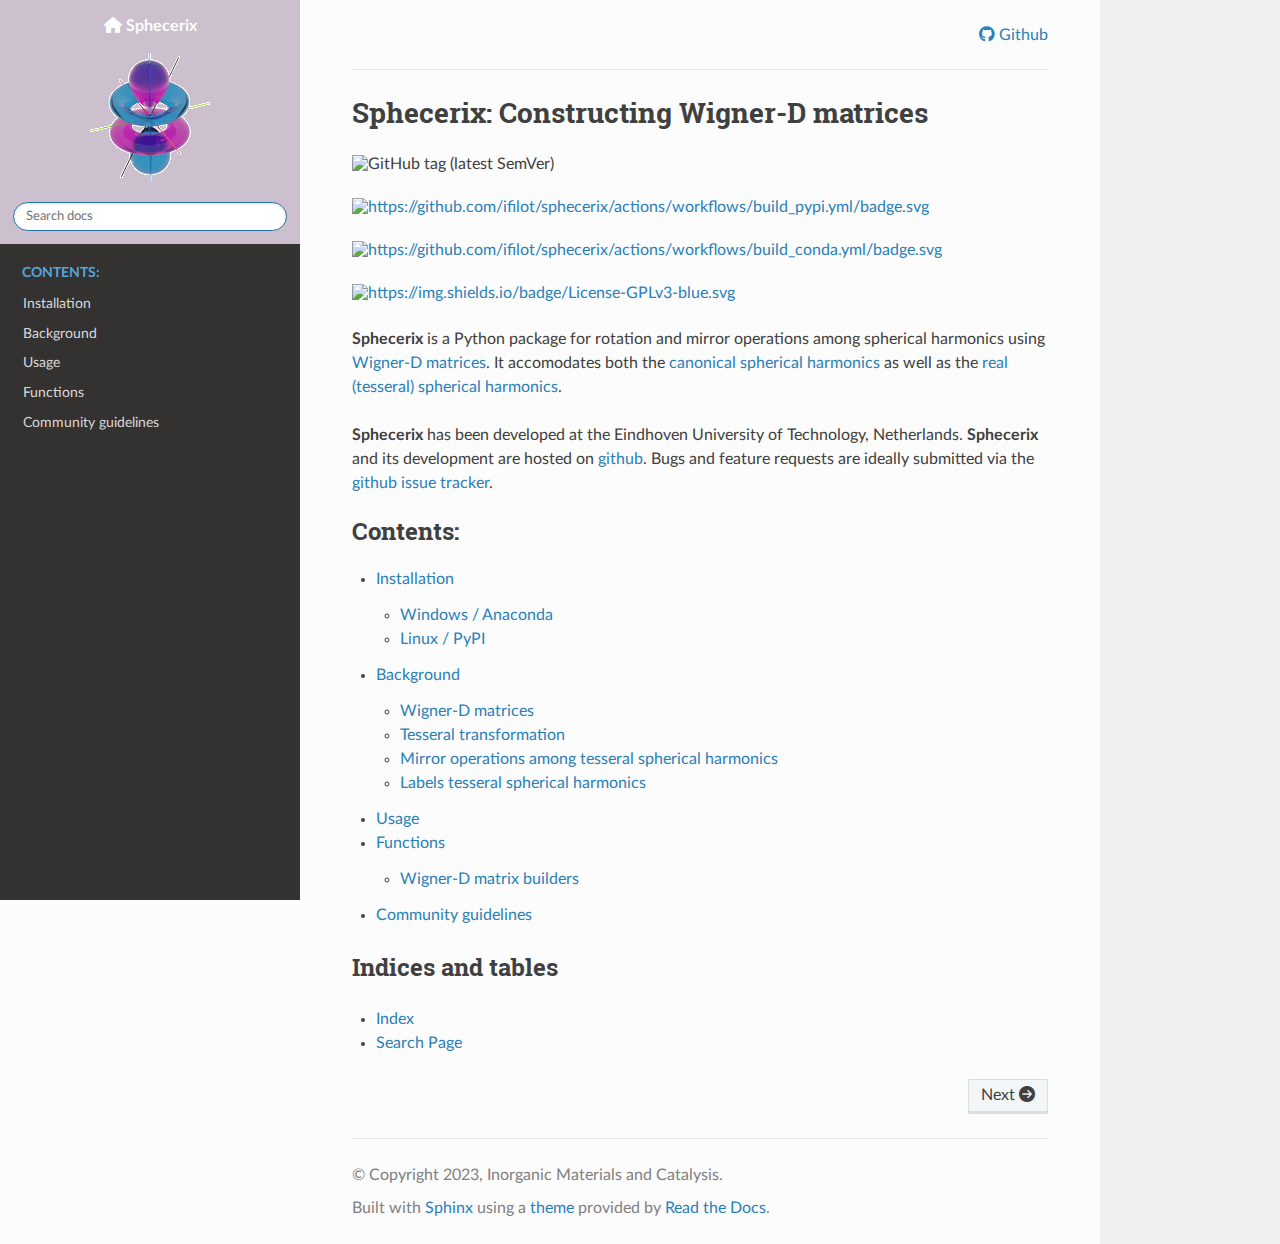
==== commit 3c841f0f: "deploy: f43d3c2c0b12bca6a0d936a21a9c9bbbdd11d711" ====
--- a/index.html
+++ b/index.html
@@ -76,7 +76,9 @@
   <section id="sphecerix-constructing-wigner-d-matrices">
 <h1>Sphecerix: Constructing Wigner-D matrices<a class="headerlink" href="#sphecerix-constructing-wigner-d-matrices" title="Link to this heading"></a></h1>
 <img alt="GitHub tag (latest SemVer)" src="https://img.shields.io/github/v/tag/ifilot/sphecerix?label=version" />
-<a class="reference external image-reference" href="https://github.com/ifilot/sphecerix/actions/workflows/build.yml"><img alt="https://github.com/ifilot/sphecerix/actions/workflows/build.yml/badge.svg" src="https://github.com/ifilot/sphecerix/actions/workflows/build.yml/badge.svg" />
+<a class="reference external image-reference" href="https://github.com/ifilot/sphecerix/actions/workflows/build_pypi.yml"><img alt="https://github.com/ifilot/sphecerix/actions/workflows/build_pypi.yml/badge.svg" src="https://github.com/ifilot/sphecerix/actions/workflows/build_pypi.yml/badge.svg" />
+</a>
+<a class="reference external image-reference" href="https://github.com/ifilot/sphecerix/actions/workflows/build_conda.yml"><img alt="https://github.com/ifilot/sphecerix/actions/workflows/build_conda.yml/badge.svg" src="https://github.com/ifilot/sphecerix/actions/workflows/build_conda.yml/badge.svg" />
 </a>
 <a class="reference external image-reference" href="https://www.gnu.org/licenses/gpl-3.0"><img alt="https://img.shields.io/badge/License-GPLv3-blue.svg" src="https://img.shields.io/badge/License-GPLv3-blue.svg" />
 </a>
